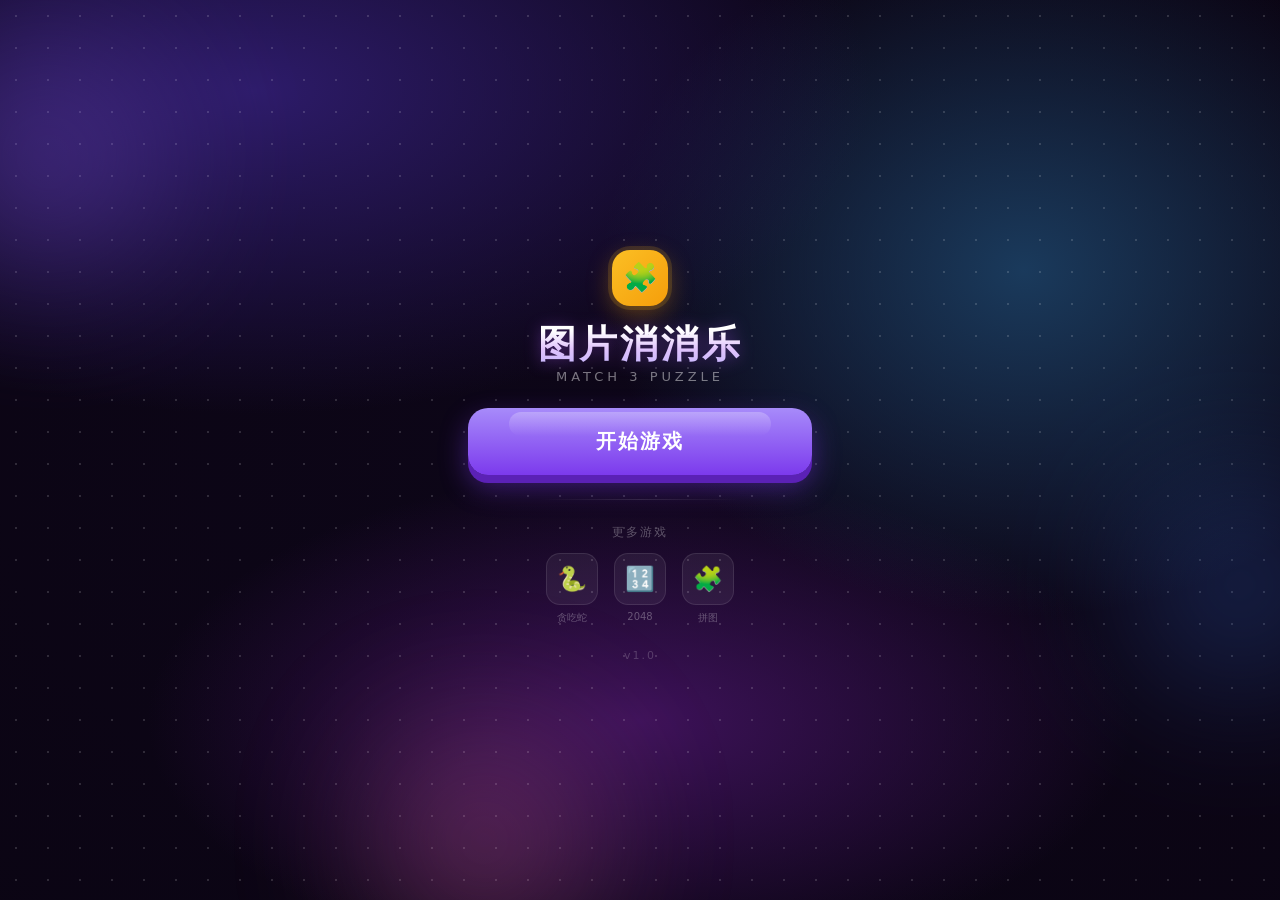
==== index.html @ 57d75180 "feat(ui): complete game UI rebuild - dark space theme, Candy Crush style level map, game HUD layout," ====
<!DOCTYPE html>
<html lang="zh-CN">
<head>
<meta charset="UTF-8">
<meta name="viewport" content="width=device-width, initial-scale=1.0, user-scalable=no, viewport-fit=cover">
<title>图片消消乐</title>
<style>
* { margin:0; padding:0; box-sizing:border-box; }

body {
  font-family: "MiSans","HarmonyOS Sans","PingFang SC",system-ui,sans-serif;
  background: #1a0a2e;
  min-height: 100dvh;
  display: flex;
  justify-content: center;
  align-items: center;
  overflow-x: hidden;
  -webkit-user-select:none; user-select:none;
  -webkit-tap-highlight-color: transparent;
}

/* ===== 星空调色背景 ===== */
.bg-stars {
  position: fixed; inset:0; z-index:0;
  background:
    radial-gradient(ellipse 80% 60% at 20% 10%, #2d1b69 0%, transparent 60%),
    radial-gradient(ellipse 60% 70% at 80% 30%, #1a3a5c 0%, transparent 55%),
    radial-gradient(ellipse 70% 50% at 50% 80%, #3d1259 0%, transparent 55%),
    radial-gradient(ellipse 100% 100% at 50% 50%, #0d0618 0%, #0a0412 100%);
}

.bg-dots {
  position: fixed; inset:0; z-index:0;
  background-image: radial-gradient(circle, rgba(255,255,255,.15) 1px, transparent 1px);
  background-size: 32px 32px;
}

/* ===== 装饰光斑 ===== */
.glow {
  position: fixed; border-radius:50%; pointer-events:none; z-index:0;
  filter: blur(80px); opacity:.35;
}
.glow-1 { width:220px; height:220px; background:#8b5cf6; top:5%; left:-60px; }
.glow-2 { width:180px; height:180px; background:#3b82f6; top:55%; right:-50px; }
.glow-3 { width:200px; height:200px; background:#f472b6; bottom:-40px; left:30%; }

/* ===== 主菜单容器 ===== */
.menu {
  position: relative; z-index:2;
  width:100%; max-width:400px;
  padding: 48px 28px 36px;
  display: flex;
  flex-direction: column;
  align-items: center;
  gap: 24px;
}

/* ===== 顶部装饰 ===== */
.menu-crown {
  width: 56px; height: 56px;
  background: linear-gradient(135deg, #fbbf24, #f59e0b);
  border-radius: 18px;
  display: flex; align-items:center; justify-content:center;
  font-size: 28px;
  box-shadow: 0 8px 24px rgba(245,158,11,.35), 0 0 0 4px rgba(251,191,36,.15);
  margin-bottom: -8px;
}

/* ===== 标题 ===== */
.title-block { text-align: center; }

.title-main {
  font-size: 38px; font-weight:900; letter-spacing: 3px;
  background: linear-gradient(180deg, #fff 20%, #e0c3fc 60%, #c4b5fd 100%);
  -webkit-background-clip: text; -webkit-text-fill-color: transparent;
  background-clip: text;
  filter: drop-shadow(0 2px 8px rgba(168,85,247,.4));
  line-height: 1.2;
}

.title-sub {
  font-size: 13px; color: rgba(255,255,255,.45);
  letter-spacing: 4px;
  margin-top: 2px;
}

/* ===== 主按钮 ===== */
.btn-play {
  width: 100%;
  padding: 20px;
  border: none; border-radius: 20px;
  font-size: 20px; font-weight:800; letter-spacing: 2px;
  color: #fff;
  background: linear-gradient(180deg, #a78bfa 0%, #7c3aed 100%);
  box-shadow:
    0 8px 0 #5b21b6,
    0 12px 28px rgba(124,58,237,.45);
  cursor: pointer;
  transition: transform .12s ease, box-shadow .12s ease;
  position: relative; top: 0;
}

.btn-play:active {
  transform: translateY(4px);
  box-shadow: 0 4px 0 #5b21b6, 0 8px 18px rgba(124,58,237,.35);
}

.btn-play::after {
  content: '';
  position: absolute; top:4px; left:12%; right:12%; height:35%;
  background: linear-gradient(180deg, rgba(255,255,255,.25), transparent);
  border-radius: 20px; pointer-events:none;
}

/* ===== 次级按钮 ===== */
.btn-secondary {
  padding: 14px 36px;
  border: 1.5px solid rgba(255,255,255,.18);
  border-radius: 50px;
  font-size: 14px; font-weight:700; letter-spacing: 1px;
  color: rgba(255,255,255,.7);
  background: rgba(255,255,255,.06);
  backdrop-filter: blur(10px);
  -webkit-backdrop-filter: blur(10px);
  cursor: pointer;
  transition: all .2s ease;
}

.btn-secondary:active {
  background: rgba(255,255,255,.14);
  color: #fff;
}

/* ===== 分隔线 ===== */
.divider {
  width: 60%; height:1px;
  background: linear-gradient(90deg, transparent, rgba(255,255,255,.12), transparent);
}

/* ===== 迷你游戏图标 ===== */
.mini-games {
  display: flex; gap: 16px;
}

.mini-icon {
  width: 52px; height: 52px;
  border-radius: 14px;
  background: rgba(255,255,255,.06);
  border: 1px solid rgba(255,255,255,.1);
  display: flex; align-items:center; justify-content:center;
  font-size: 24px;
  transition: transform .2s ease;
}

.mini-icon:active { transform: scale(.9); }

.mini-label {
  font-size: 10px; color: rgba(255,255,255,.3);
  text-align: center; margin-top: 6px;
}

/* ===== 底部 ===== */
.footer-text {
  font-size: 11px; color: rgba(255,255,255,.2);
  letter-spacing: 2px;
}
</style>
</head>
<body>

<div class="bg-stars"></div>
<div class="bg-dots"></div>
<div class="glow glow-1"></div>
<div class="glow glow-2"></div>
<div class="glow glow-3"></div>

<div class="menu">
  <div class="menu-crown">🧩</div>

  <div class="title-block">
    <div class="title-main">图片消消乐</div>
    <div class="title-sub">MATCH 3 PUZZLE</div>
  </div>

  <a href="match3.html" style="width:100%;text-decoration:none;">
    <button class="btn-play">开始游戏</button>
  </a>

  <div class="divider"></div>

  <div style="text-align:center">
    <div style="font-size:12px;color:rgba(255,255,255,.3);letter-spacing:2px;margin-bottom:12px;">更多游戏</div>
    <div class="mini-games">
      <div style="text-align:center">
        <div class="mini-icon">🐍</div>
        <div class="mini-label">贪吃蛇</div>
      </div>
      <div style="text-align:center">
        <div class="mini-icon">🔢</div>
        <div class="mini-label">2048</div>
      </div>
      <div style="text-align:center">
        <div class="mini-icon">🧩</div>
        <div class="mini-label">拼图</div>
      </div>
    </div>
  </div>

  <div class="footer-text">v1.0</div>
</div>

</body>
</html>
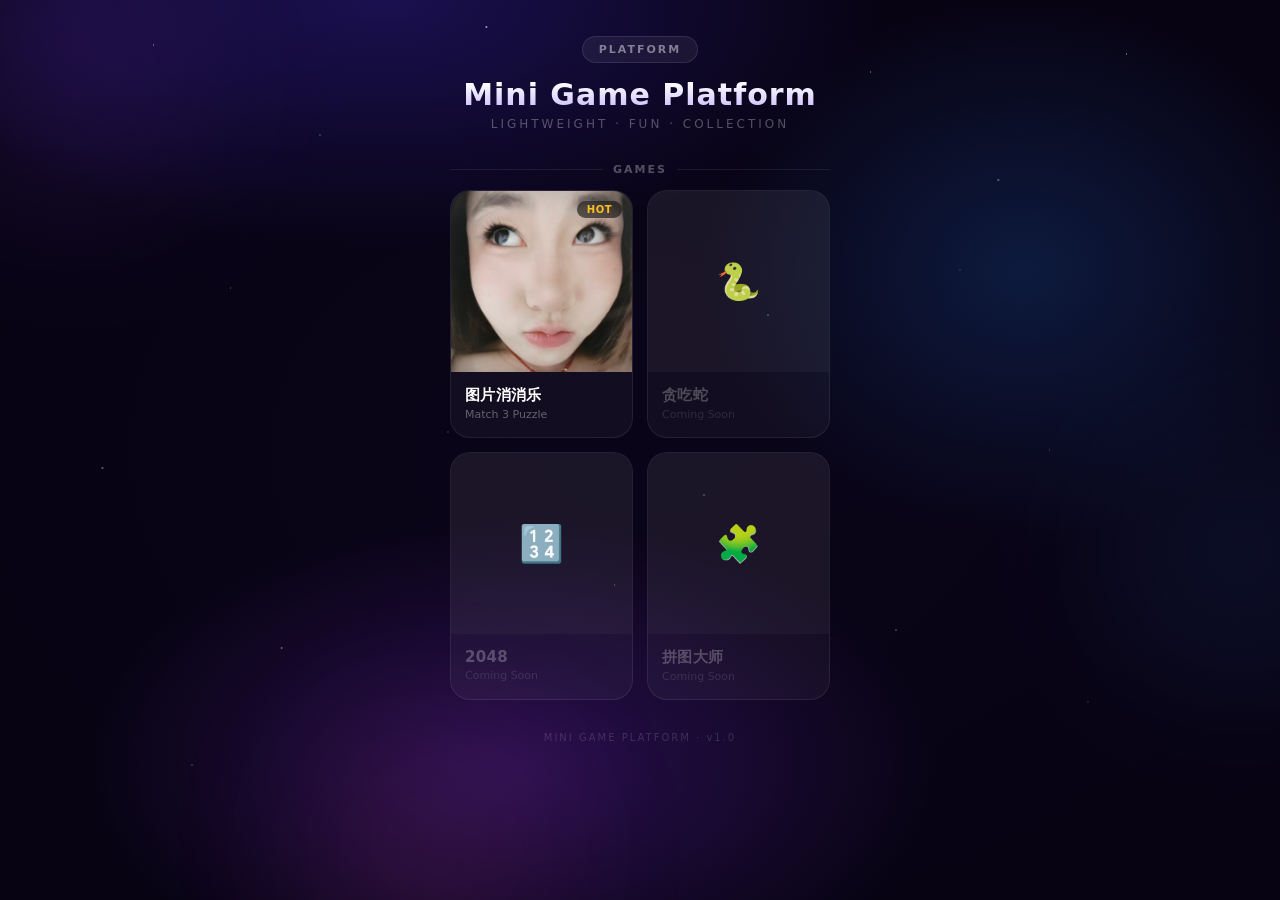
==== commit 37beff0b: "feat: rebrand lobby as Mini Game Platform, multi-game cards with HOT badge" ====
--- a/index.html
+++ b/index.html
@@ -3,210 +3,273 @@
 <head>
 <meta charset="UTF-8">
 <meta name="viewport" content="width=device-width, initial-scale=1.0, user-scalable=no, viewport-fit=cover">
-<title>图片消消乐</title>
+<title>Mini Game Platform</title>
 <style>
 * { margin:0; padding:0; box-sizing:border-box; }
 
 body {
   font-family: "MiSans","HarmonyOS Sans","PingFang SC",system-ui,sans-serif;
-  background: #1a0a2e;
+  background: #0a0614;
   min-height: 100dvh;
-  display: flex;
-  justify-content: center;
-  align-items: center;
+  display: flex; justify-content: center;
   overflow-x: hidden;
   -webkit-user-select:none; user-select:none;
   -webkit-tap-highlight-color: transparent;
 }
 
-/* ===== 星空调色背景 ===== */
+/* ---- 深空背景 ---- */
+.bg-space {
+  position: fixed; inset:0; z-index:0;
+  background:
+    radial-gradient(ellipse 70% 50% at 30% 0%, #1a1050 0%, transparent 55%),
+    radial-gradient(ellipse 50% 60% at 80% 30%, #0d1a3e 0%, transparent 50%),
+    radial-gradient(ellipse 60% 50% at 40% 85%, #2a1050 0%, transparent 55%),
+    radial-gradient(ellipse 100% 100% at 50% 50%, #0a0418 0%, #060310 100%);
+}
+
 .bg-stars {
   position: fixed; inset:0; z-index:0;
-  background:
-    radial-gradient(ellipse 80% 60% at 20% 10%, #2d1b69 0%, transparent 60%),
-    radial-gradient(ellipse 60% 70% at 80% 30%, #1a3a5c 0%, transparent 55%),
-    radial-gradient(ellipse 70% 50% at 50% 80%, #3d1259 0%, transparent 55%),
-    radial-gradient(ellipse 100% 100% at 50% 50%, #0d0618 0%, #0a0412 100%);
-}
-
-.bg-dots {
-  position: fixed; inset:0; z-index:0;
-  background-image: radial-gradient(circle, rgba(255,255,255,.15) 1px, transparent 1px);
-  background-size: 32px 32px;
-}
-
-/* ===== 装饰光斑 ===== */
-.glow {
-  position: fixed; border-radius:50%; pointer-events:none; z-index:0;
-  filter: blur(80px); opacity:.35;
-}
-.glow-1 { width:220px; height:220px; background:#8b5cf6; top:5%; left:-60px; }
-.glow-2 { width:180px; height:180px; background:#3b82f6; top:55%; right:-50px; }
-.glow-3 { width:200px; height:200px; background:#f472b6; bottom:-40px; left:30%; }
-
-/* ===== 主菜单容器 ===== */
-.menu {
+  background-image:
+    radial-gradient(1px 1px at 12% 5%, rgba(255,255,255,.7), transparent),
+    radial-gradient(1px 1px at 25% 15%, rgba(255,255,255,.5), transparent),
+    radial-gradient(1.5px 1.5px at 38% 3%, rgba(255,255,255,.8), transparent),
+    radial-gradient(1px 1px at 52% 10%, rgba(255,255,255,.4), transparent),
+    radial-gradient(1px 1px at 68% 8%, rgba(255,255,255,.6), transparent),
+    radial-gradient(1.5px 1.5px at 78% 20%, rgba(255,255,255,.5), transparent),
+    radial-gradient(1px 1px at 88% 6%, rgba(255,255,255,.7), transparent),
+    radial-gradient(1px 1px at 18% 32%, rgba(255,255,255,.4), transparent),
+    radial-gradient(1px 1px at 45% 28%, rgba(255,255,255,.5), transparent),
+    radial-gradient(1px 1px at 60% 35%, rgba(255,255,255,.6), transparent),
+    radial-gradient(1px 1px at 75% 30%, rgba(255,255,255,.3), transparent),
+    radial-gradient(1.5px 1.5px at 8% 52%, rgba(255,255,255,.5), transparent),
+    radial-gradient(1px 1px at 35% 48%, rgba(255,255,255,.4), transparent),
+    radial-gradient(1px 1px at 55% 55%, rgba(255,255,255,.6), transparent),
+    radial-gradient(1px 1px at 82% 50%, rgba(255,255,255,.3), transparent),
+    radial-gradient(1.5px 1.5px at 22% 72%, rgba(255,255,255,.5), transparent),
+    radial-gradient(1px 1px at 48% 65%, rgba(255,255,255,.4), transparent),
+    radial-gradient(1px 1px at 70% 70%, rgba(255,255,255,.6), transparent),
+    radial-gradient(1px 1px at 85% 78%, rgba(255,255,255,.3), transparent),
+    radial-gradient(1px 1px at 15% 85%, rgba(255,255,255,.5), transparent);
+}
+
+.glow-orb {
+  position: fixed; border-radius:50%; pointer-events:none; z-index:0; filter:blur(90px);
+}
+.glow-orb.purple { width:260px; height:260px; background:#7c3aed; opacity:.2; top:-80px; left:-60px; }
+.glow-orb.blue   { width:200px; height:200px; background:#3b82f6; opacity:.16; top:50%; right:-60px; }
+.glow-orb.pink   { width:220px; height:220px; background:#ec4899; opacity:.14; bottom:-60px; left:25%; }
+
+/* =============================================================
+   PLATFORM LOBBY
+   ============================================================= */
+.lobby {
   position: relative; z-index:2;
-  width:100%; max-width:400px;
-  padding: 48px 28px 36px;
-  display: flex;
-  flex-direction: column;
-  align-items: center;
-  gap: 24px;
-}
-
-/* ===== 顶部装饰 ===== */
-.menu-crown {
-  width: 56px; height: 56px;
-  background: linear-gradient(135deg, #fbbf24, #f59e0b);
-  border-radius: 18px;
-  display: flex; align-items:center; justify-content:center;
-  font-size: 28px;
-  box-shadow: 0 8px 24px rgba(245,158,11,.35), 0 0 0 4px rgba(251,191,36,.15);
-  margin-bottom: -8px;
-}
-
-/* ===== 标题 ===== */
-.title-block { text-align: center; }
-
-.title-main {
-  font-size: 38px; font-weight:900; letter-spacing: 3px;
-  background: linear-gradient(180deg, #fff 20%, #e0c3fc 60%, #c4b5fd 100%);
-  -webkit-background-clip: text; -webkit-text-fill-color: transparent;
-  background-clip: text;
-  filter: drop-shadow(0 2px 8px rgba(168,85,247,.4));
-  line-height: 1.2;
-}
-
-.title-sub {
-  font-size: 13px; color: rgba(255,255,255,.45);
-  letter-spacing: 4px;
-  margin-top: 2px;
-}
-
-/* ===== 主按钮 ===== */
-.btn-play {
-  width: 100%;
-  padding: 20px;
-  border: none; border-radius: 20px;
-  font-size: 20px; font-weight:800; letter-spacing: 2px;
-  color: #fff;
-  background: linear-gradient(180deg, #a78bfa 0%, #7c3aed 100%);
-  box-shadow:
-    0 8px 0 #5b21b6,
-    0 12px 28px rgba(124,58,237,.45);
-  cursor: pointer;
-  transition: transform .12s ease, box-shadow .12s ease;
-  position: relative; top: 0;
-}
-
-.btn-play:active {
-  transform: translateY(4px);
-  box-shadow: 0 4px 0 #5b21b6, 0 8px 18px rgba(124,58,237,.35);
-}
-
-.btn-play::after {
-  content: '';
-  position: absolute; top:4px; left:12%; right:12%; height:35%;
-  background: linear-gradient(180deg, rgba(255,255,255,.25), transparent);
-  border-radius: 20px; pointer-events:none;
-}
-
-/* ===== 次级按钮 ===== */
-.btn-secondary {
-  padding: 14px 36px;
-  border: 1.5px solid rgba(255,255,255,.18);
+  width: 100%; max-width: 420px;
+  padding: 36px 20px 28px;
+}
+
+/* ---- 平台头部 ---- */
+.platform-header {
+  text-align: center;
+  margin-bottom: 32px;
+}
+
+.platform-badge {
+  display: inline-flex; align-items:center; gap:6px;
+  padding: 6px 16px;
   border-radius: 50px;
-  font-size: 14px; font-weight:700; letter-spacing: 1px;
-  color: rgba(255,255,255,.7);
-  background: rgba(255,255,255,.06);
-  backdrop-filter: blur(10px);
-  -webkit-backdrop-filter: blur(10px);
-  cursor: pointer;
-  transition: all .2s ease;
-}
-
-.btn-secondary:active {
-  background: rgba(255,255,255,.14);
-  color: #fff;
-}
-
-/* ===== 分隔线 ===== */
-.divider {
-  width: 60%; height:1px;
-  background: linear-gradient(90deg, transparent, rgba(255,255,255,.12), transparent);
-}
-
-/* ===== 迷你游戏图标 ===== */
-.mini-games {
-  display: flex; gap: 16px;
-}
-
-.mini-icon {
-  width: 52px; height: 52px;
-  border-radius: 14px;
   background: rgba(255,255,255,.06);
   border: 1px solid rgba(255,255,255,.1);
+  font-size: 11px; font-weight:700; letter-spacing:2px;
+  color: rgba(255,255,255,.45);
+  margin-bottom: 14px;
+  text-transform: uppercase;
+}
+
+.platform-name {
+  font-size: 30px; font-weight:900; letter-spacing: 1px;
+  background: linear-gradient(180deg, #fff 15%, #c4b5fd 100%);
+  -webkit-background-clip:text; -webkit-text-fill-color:transparent;
+  background-clip:text;
+  line-height: 1.2;
+}
+
+.platform-tagline {
+  font-size: 12px; color: rgba(255,255,255,.3);
+  letter-spacing: 3px; margin-top: 4px;
+}
+
+/* ---- 分区标题 ---- */
+.section-head {
+  display: flex; align-items:center; gap:10px;
+  margin-bottom: 14px;
+}
+
+.section-head .line {
+  flex:1; height:1px;
+  background: rgba(255,255,255,.08);
+}
+
+.section-head .label {
+  font-size: 11px; font-weight:700; letter-spacing:2px;
+  color: rgba(255,255,255,.3);
+  text-transform: uppercase;
+}
+
+/* ---- 游戏卡片网格 ---- */
+.games-row {
+  display: grid;
+  grid-template-columns: 1fr 1fr;
+  gap: 14px;
+  margin-bottom: 28px;
+}
+
+/* 游戏卡片 */
+.game-card {
+  background: rgba(255,255,255,.04);
+  border: 1px solid rgba(255,255,255,.08);
+  border-radius: 20px;
+  overflow: hidden;
+  cursor: pointer;
+  text-decoration: none;
+  transition: transform .2s ease, border-color .2s ease, box-shadow .2s ease;
+  -webkit-tap-highlight-color: transparent;
+}
+.game-card:active {
+  transform: scale(.95);
+  border-color: rgba(168,85,247,.4);
+  box-shadow: 0 0 24px rgba(139,92,246,.15);
+}
+
+.game-card .card-cover {
+  aspect-ratio: 1;
+  overflow: hidden;
+  position: relative;
+}
+
+.game-card .card-cover img {
+  width: 100%; height: 100%;
+  object-fit: cover; display:block;
+}
+
+.game-card .card-cover .card-badge {
+  position: absolute; top:10px; right:10px;
+  padding: 3px 10px;
+  border-radius: 50px;
+  background: rgba(0,0,0,.55);
+  backdrop-filter: blur(8px);
+  font-size: 10px; font-weight:700;
+  color: #fbbf24;
+  letter-spacing: .5px;
+}
+
+.game-card .card-info {
+  padding: 14px 14px 16px;
+}
+
+.game-card .card-name {
+  font-size: 15px; font-weight:800;
+  color: #fff;
+  letter-spacing: .3px;
+}
+
+.game-card .card-meta {
+  font-size: 11px; color: rgba(255,255,255,.35);
+  margin-top: 3px;
+}
+
+/* 占位卡片 */
+.game-card.placeholder {
+  cursor: default;
+}
+.game-card.placeholder:active {
+  transform: none;
+  border-color: rgba(255,255,255,.08);
+  box-shadow: none;
+}
+.game-card.placeholder .card-cover {
+  background: rgba(255,255,255,.03);
   display: flex; align-items:center; justify-content:center;
-  font-size: 24px;
-  transition: transform .2s ease;
-}
-
-.mini-icon:active { transform: scale(.9); }
-
-.mini-label {
-  font-size: 10px; color: rgba(255,255,255,.3);
-  text-align: center; margin-top: 6px;
-}
-
-/* ===== 底部 ===== */
-.footer-text {
-  font-size: 11px; color: rgba(255,255,255,.2);
+  font-size: 36px;
+}
+.game-card.placeholder .card-name { color: rgba(255,255,255,.25); }
+.game-card.placeholder .card-meta { color: rgba(255,255,255,.12); }
+
+/* ---- 底部 ---- */
+.lobby-footer {
+  text-align: center;
+  padding-top: 4px;
+}
+.lobby-footer .ver {
+  font-size: 10px; color: rgba(255,255,255,.15);
   letter-spacing: 2px;
 }
 </style>
 </head>
 <body>
 
+<div class="bg-space"></div>
 <div class="bg-stars"></div>
-<div class="bg-dots"></div>
-<div class="glow glow-1"></div>
-<div class="glow glow-2"></div>
-<div class="glow glow-3"></div>
-
-<div class="menu">
-  <div class="menu-crown">🧩</div>
-
-  <div class="title-block">
-    <div class="title-main">图片消消乐</div>
-    <div class="title-sub">MATCH 3 PUZZLE</div>
-  </div>
-
-  <a href="match3.html" style="width:100%;text-decoration:none;">
-    <button class="btn-play">开始游戏</button>
-  </a>
-
-  <div class="divider"></div>
-
-  <div style="text-align:center">
-    <div style="font-size:12px;color:rgba(255,255,255,.3);letter-spacing:2px;margin-bottom:12px;">更多游戏</div>
-    <div class="mini-games">
-      <div style="text-align:center">
-        <div class="mini-icon">🐍</div>
-        <div class="mini-label">贪吃蛇</div>
-      </div>
-      <div style="text-align:center">
-        <div class="mini-icon">🔢</div>
-        <div class="mini-label">2048</div>
-      </div>
-      <div style="text-align:center">
-        <div class="mini-icon">🧩</div>
-        <div class="mini-label">拼图</div>
+<div class="glow-orb purple"></div>
+<div class="glow-orb blue"></div>
+<div class="glow-orb pink"></div>
+
+<div class="lobby">
+
+  <!-- 平台头部 -->
+  <div class="platform-header">
+    <div class="platform-badge">PLATFORM</div>
+    <div class="platform-name">Mini Game Platform</div>
+    <div class="platform-tagline">LIGHTWEIGHT · FUN · COLLECTION</div>
+  </div>
+
+  <!-- 游戏列表 -->
+  <div class="section-head">
+    <div class="line"></div>
+    <div class="label">GAMES</div>
+    <div class="line"></div>
+  </div>
+
+  <div class="games-row">
+    <a class="game-card" href="match3.html">
+      <div class="card-cover">
+        <img src="test1.jpg" alt="Match 3" draggable="false">
+        <div class="card-badge">HOT</div>
+      </div>
+      <div class="card-info">
+        <div class="card-name">图片消消乐</div>
+        <div class="card-meta">Match 3 Puzzle</div>
+      </div>
+    </a>
+
+    <div class="game-card placeholder">
+      <div class="card-cover">🐍</div>
+      <div class="card-info">
+        <div class="card-name">贪吃蛇</div>
+        <div class="card-meta">Coming Soon</div>
       </div>
     </div>
-  </div>
-
-  <div class="footer-text">v1.0</div>
+
+    <div class="game-card placeholder">
+      <div class="card-cover">🔢</div>
+      <div class="card-info">
+        <div class="card-name">2048</div>
+        <div class="card-meta">Coming Soon</div>
+      </div>
+    </div>
+
+    <div class="game-card placeholder">
+      <div class="card-cover">🧩</div>
+      <div class="card-info">
+        <div class="card-name">拼图大师</div>
+        <div class="card-meta">Coming Soon</div>
+      </div>
+    </div>
+  </div>
+
+  <div class="lobby-footer">
+    <div class="ver">MINI GAME PLATFORM · v1.0</div>
+  </div>
 </div>
 
 </body>
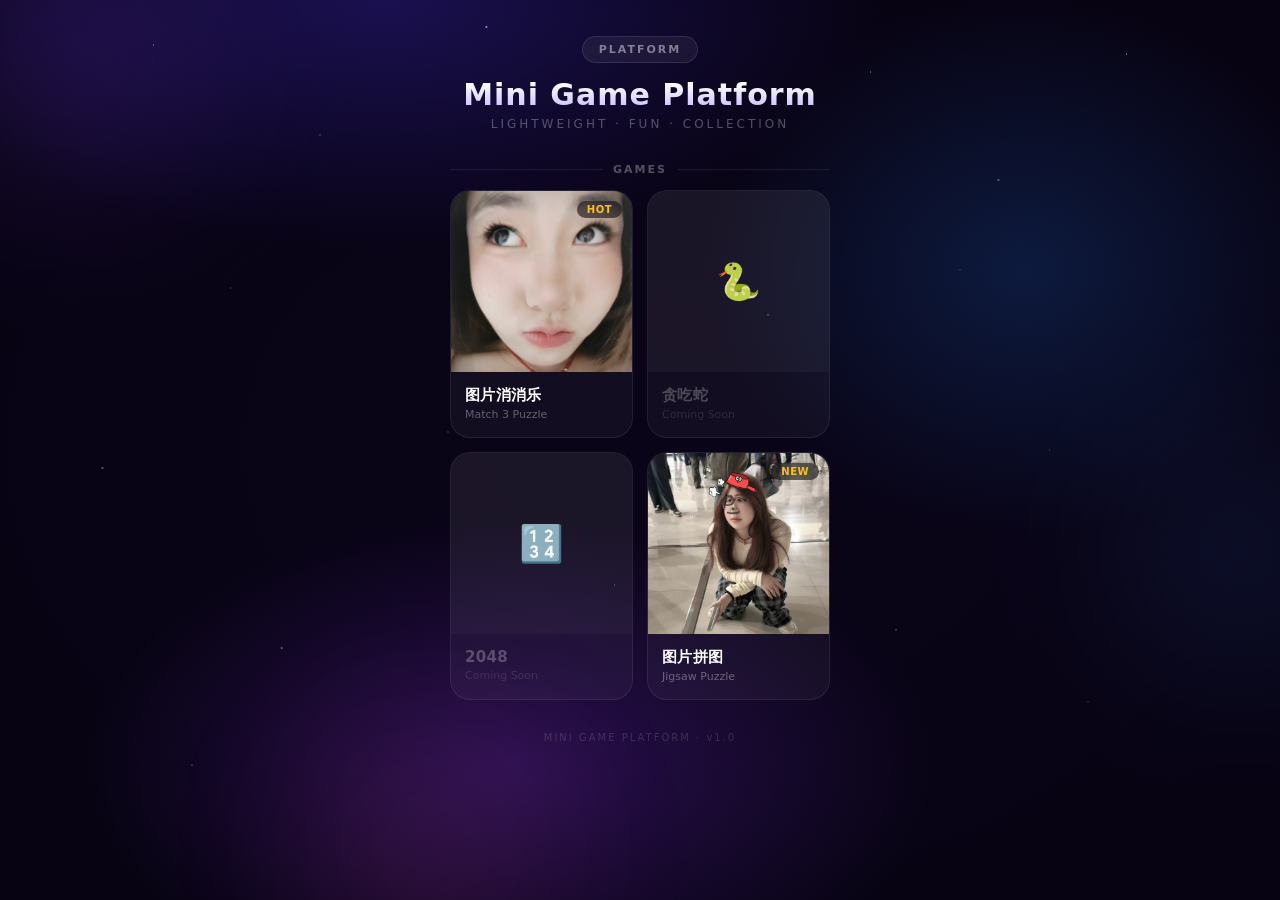
==== commit 5230c5ff: "feat(puzzle): Phase 1 - UI layout, level select, difficulty modal, game shell, shared platform.css" ====
--- a/index.html
+++ b/index.html
@@ -258,13 +258,16 @@
       </div>
     </div>
 
-    <div class="game-card placeholder">
-      <div class="card-cover">🧩</div>
-      <div class="card-info">
-        <div class="card-name">拼图大师</div>
-        <div class="card-meta">Coming Soon</div>
-      </div>
-    </div>
+    <a class="game-card" href="games/puzzle/index.html">
+      <div class="card-cover">
+        <img src="test3.jpg" alt="Jigsaw" draggable="false">
+        <div class="card-badge">NEW</div>
+      </div>
+      <div class="card-info">
+        <div class="card-name">图片拼图</div>
+        <div class="card-meta">Jigsaw Puzzle</div>
+      </div>
+    </a>
   </div>
 
   <div class="lobby-footer">
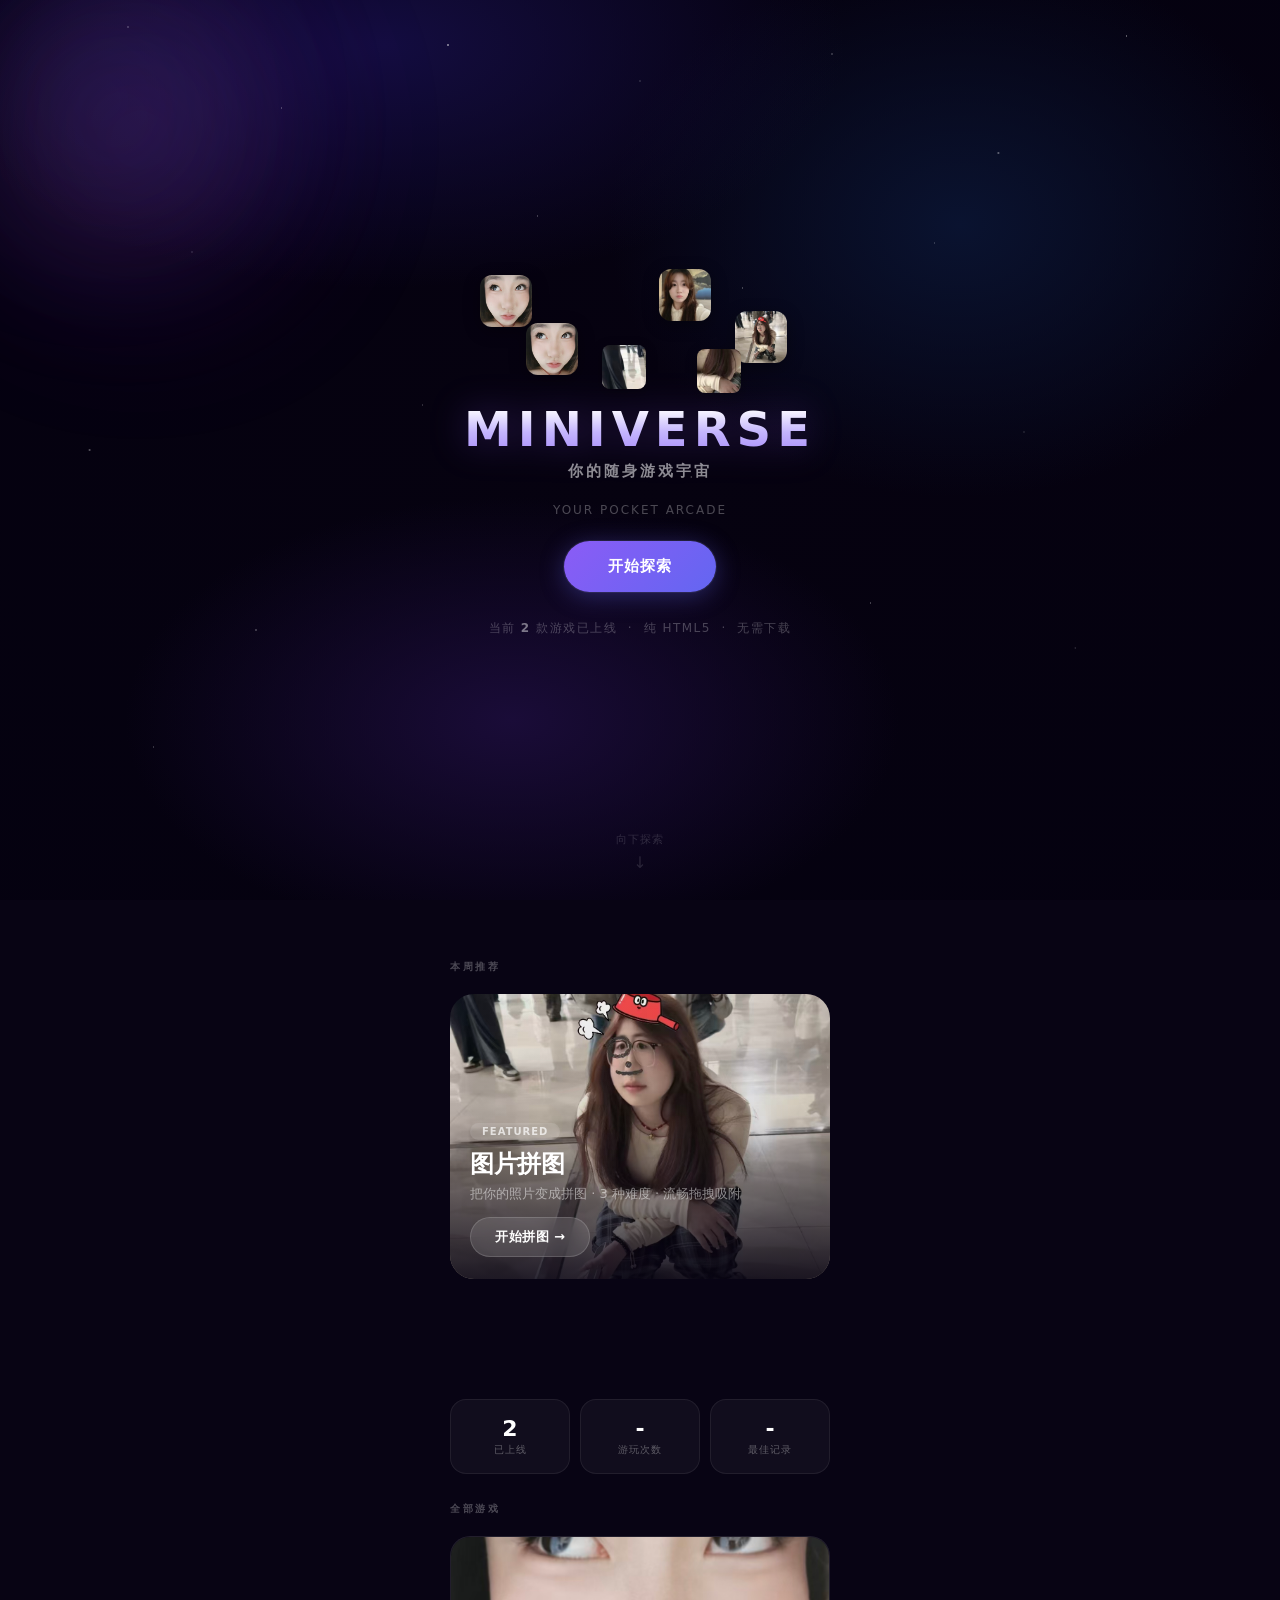
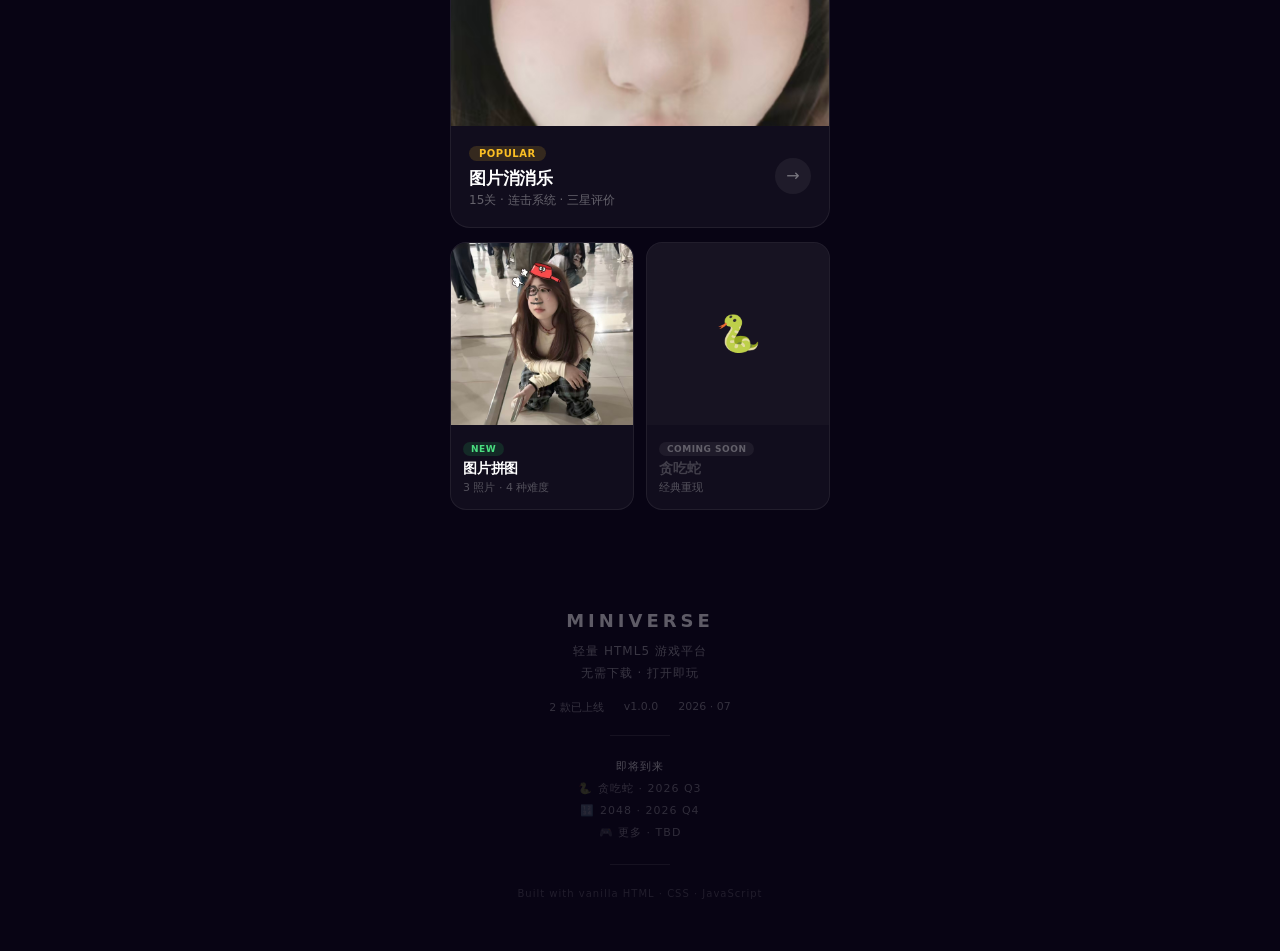
==== commit 4961216e: "feat(homepage): MiniVerse redesign - Hero with floating game elements, featured poster, collection w" ====
--- a/index.html
+++ b/index.html
@@ -3,277 +3,730 @@
 <head>
 <meta charset="UTF-8">
 <meta name="viewport" content="width=device-width, initial-scale=1.0, user-scalable=no, viewport-fit=cover">
-<title>Mini Game Platform</title>
+<title>MiniVerse - 你的随身游戏宇宙</title>
 <style>
+/* ================================================================
+   MINIVERSE — Design System
+   ================================================================ */
+:root {
+  --font-display: "MiSans","HarmonyOS Sans","PingFang SC",system-ui,sans-serif;
+  --bg-deep: #080414;
+  --text-primary: #fff;
+  --text-dim: rgba(255,255,255,.42);
+  --text-faint: rgba(255,255,255,.22);
+  --glass-bg: rgba(255,255,255,.04);
+  --glass-border: rgba(255,255,255,.07);
+  --accent: #a78bfa;
+  --accent-glow: rgba(139,92,246,.35);
+  --gold: #fbbf24;
+  --radius-sm: 12px;
+  --radius-md: 16px;
+  --radius-lg: 20px;
+  --radius-xl: 24px;
+  --ease-out: cubic-bezier(.16,1,.3,1);
+}
+
 * { margin:0; padding:0; box-sizing:border-box; }
 
+html { scroll-behavior: smooth; }
+
 body {
-  font-family: "MiSans","HarmonyOS Sans","PingFang SC",system-ui,sans-serif;
-  background: #0a0614;
-  min-height: 100dvh;
-  display: flex; justify-content: center;
+  font-family: var(--font-display);
+  background: var(--bg-deep);
+  color: var(--text-primary);
   overflow-x: hidden;
   -webkit-user-select:none; user-select:none;
   -webkit-tap-highlight-color: transparent;
 }
 
-/* ---- 深空背景 ---- */
+/* ---- 背景系统 ---- */
+.bg-layer {
+  position: fixed; inset:0; z-index:0; pointer-events:none;
+}
+
 .bg-space {
-  position: fixed; inset:0; z-index:0;
   background:
-    radial-gradient(ellipse 70% 50% at 30% 0%, #1a1050 0%, transparent 55%),
-    radial-gradient(ellipse 50% 60% at 80% 30%, #0d1a3e 0%, transparent 50%),
-    radial-gradient(ellipse 60% 50% at 40% 85%, #2a1050 0%, transparent 55%),
-    radial-gradient(ellipse 100% 100% at 50% 50%, #0a0418 0%, #060310 100%);
+    radial-gradient(ellipse 60% 45% at 30% 5%, #140d40 0%, transparent 60%),
+    radial-gradient(ellipse 50% 55% at 75% 25%, #0a1330 0%, transparent 55%),
+    radial-gradient(ellipse 55% 45% at 40% 80%, #1a0c38 0%, transparent 55%),
+    radial-gradient(ellipse 100% 100% at 50% 50%, #060210 0%, #040110 100%);
 }
 
 .bg-stars {
-  position: fixed; inset:0; z-index:0;
   background-image:
-    radial-gradient(1px 1px at 12% 5%, rgba(255,255,255,.7), transparent),
-    radial-gradient(1px 1px at 25% 15%, rgba(255,255,255,.5), transparent),
-    radial-gradient(1.5px 1.5px at 38% 3%, rgba(255,255,255,.8), transparent),
-    radial-gradient(1px 1px at 52% 10%, rgba(255,255,255,.4), transparent),
-    radial-gradient(1px 1px at 68% 8%, rgba(255,255,255,.6), transparent),
-    radial-gradient(1.5px 1.5px at 78% 20%, rgba(255,255,255,.5), transparent),
-    radial-gradient(1px 1px at 88% 6%, rgba(255,255,255,.7), transparent),
-    radial-gradient(1px 1px at 18% 32%, rgba(255,255,255,.4), transparent),
-    radial-gradient(1px 1px at 45% 28%, rgba(255,255,255,.5), transparent),
-    radial-gradient(1px 1px at 60% 35%, rgba(255,255,255,.6), transparent),
-    radial-gradient(1px 1px at 75% 30%, rgba(255,255,255,.3), transparent),
-    radial-gradient(1.5px 1.5px at 8% 52%, rgba(255,255,255,.5), transparent),
-    radial-gradient(1px 1px at 35% 48%, rgba(255,255,255,.4), transparent),
-    radial-gradient(1px 1px at 55% 55%, rgba(255,255,255,.6), transparent),
-    radial-gradient(1px 1px at 82% 50%, rgba(255,255,255,.3), transparent),
-    radial-gradient(1.5px 1.5px at 22% 72%, rgba(255,255,255,.5), transparent),
-    radial-gradient(1px 1px at 48% 65%, rgba(255,255,255,.4), transparent),
-    radial-gradient(1px 1px at 70% 70%, rgba(255,255,255,.6), transparent),
-    radial-gradient(1px 1px at 85% 78%, rgba(255,255,255,.3), transparent),
-    radial-gradient(1px 1px at 15% 85%, rgba(255,255,255,.5), transparent);
-}
-
-.glow-orb {
-  position: fixed; border-radius:50%; pointer-events:none; z-index:0; filter:blur(90px);
-}
-.glow-orb.purple { width:260px; height:260px; background:#7c3aed; opacity:.2; top:-80px; left:-60px; }
-.glow-orb.blue   { width:200px; height:200px; background:#3b82f6; opacity:.16; top:50%; right:-60px; }
-.glow-orb.pink   { width:220px; height:220px; background:#ec4899; opacity:.14; bottom:-60px; left:25%; }
+    radial-gradient(1px 1px at 10% 3%, rgba(255,255,255,.7), transparent),
+    radial-gradient(1px 1px at 22% 12%, rgba(255,255,255,.5), transparent),
+    radial-gradient(1.5px 1.5px at 35% 5%, rgba(255,255,255,.8), transparent),
+    radial-gradient(1px 1px at 50% 9%, rgba(255,255,255,.4), transparent),
+    radial-gradient(1px 1px at 65% 6%, rgba(255,255,255,.6), transparent),
+    radial-gradient(1.5px 1.5px at 78% 17%, rgba(255,255,255,.5), transparent),
+    radial-gradient(1px 1px at 88% 4%, rgba(255,255,255,.7), transparent),
+    radial-gradient(1px 1px at 15% 28%, rgba(255,255,255,.35), transparent),
+    radial-gradient(1px 1px at 42% 24%, rgba(255,255,255,.45), transparent),
+    radial-gradient(1px 1px at 58% 32%, rgba(255,255,255,.5), transparent),
+    radial-gradient(1px 1px at 73% 27%, rgba(255,255,255,.35), transparent),
+    radial-gradient(1.5px 1.5px at 7% 50%, rgba(255,255,255,.45), transparent),
+    radial-gradient(1px 1px at 33% 45%, rgba(255,255,255,.35), transparent),
+    radial-gradient(1px 1px at 54% 53%, rgba(255,255,255,.5), transparent),
+    radial-gradient(1px 1px at 80% 48%, rgba(255,255,255,.3), transparent),
+    radial-gradient(1.5px 1.5px at 20% 70%, rgba(255,255,255,.4), transparent),
+    radial-gradient(1px 1px at 46% 63%, rgba(255,255,255,.35), transparent),
+    radial-gradient(1px 1px at 68% 67%, rgba(255,255,255,.5), transparent),
+    radial-gradient(1px 1px at 84% 72%, rgba(255,255,255,.3), transparent),
+    radial-gradient(1px 1px at 12% 83%, rgba(255,255,255,.4), transparent);
+}
+
+/* 光球漂浮 */
+.orb {
+  position: fixed; border-radius:50%; filter:blur(96px); z-index:0; pointer-events:none;
+}
+.orb-1 { width:280px; height:280px; background:#7c3aed; opacity:.18; animation:float1 16s ease-in-out infinite; }
+.orb-2 { width:200px; height:200px; background:#3b82f6; opacity:.14; animation:float2 20s ease-in-out infinite; }
+.orb-3 { width:240px; height:240px; background:#ec4899; opacity:.12; animation:float3 22s ease-in-out infinite; }
+
+@keyframes float1 {
+  0%,100%{ top:-10%; left:5%; }
+  25%{ top:15%; left:12%; }
+  50%{ top:55%; left:0%; }
+  75%{ top:35%; left:-8%; }
+}
+@keyframes float2 {
+  0%,100%{ top:50%; right:-3%; }
+  33%{ top:25%; right:8%; }
+  66%{ top:70%; right:-10%; }
+}
+@keyframes float3 {
+  0%,100%{ bottom:-8%; left:25%; }
+  50%{ bottom:20%; left:35%; }
+}
 
 /* =============================================================
-   PLATFORM LOBBY
+   HERO
    ============================================================= */
-.lobby {
+.hero {
   position: relative; z-index:2;
-  width: 100%; max-width: 420px;
-  padding: 36px 20px 28px;
-}
-
-/* ---- 平台头部 ---- */
-.platform-header {
+  min-height: 100dvh;
+  display: flex; flex-direction:column;
+  align-items:center; justify-content:center;
+  padding: 40px 20px;
   text-align: center;
-  margin-bottom: 32px;
-}
-
-.platform-badge {
-  display: inline-flex; align-items:center; gap:6px;
-  padding: 6px 16px;
-  border-radius: 50px;
-  background: rgba(255,255,255,.06);
-  border: 1px solid rgba(255,255,255,.1);
-  font-size: 11px; font-weight:700; letter-spacing:2px;
-  color: rgba(255,255,255,.45);
-  margin-bottom: 14px;
-  text-transform: uppercase;
-}
-
-.platform-name {
-  font-size: 30px; font-weight:900; letter-spacing: 1px;
-  background: linear-gradient(180deg, #fff 15%, #c4b5fd 100%);
+}
+
+/* 浮动游戏元素 */
+.float-blocks { position:relative; width:100%; max-width:380px; height:120px; margin-bottom:20px; }
+
+.floating-block {
+  position: absolute;
+  width: 52px; height: 52px;
+  border-radius: 12px;
+  background-size: cover; background-position:center;
+  box-shadow: 0 4px 16px rgba(0,0,0,.35);
+  animation: blockFloat var(--dur) ease-in-out infinite;
+  animation-delay: var(--delay);
+}
+
+@keyframes blockFloat {
+  0%,100%{ transform: translateY(0) rotate(var(--rot)); }
+  50%{ transform: translateY(-14px) rotate(calc(var(--rot) + 3deg)); }
+}
+
+.floating-piece {
+  position: absolute;
+  width: 44px; height: 44px;
+  border-radius: 8px;
+  background-size: 176px 176px;
+  box-shadow: 0 3px 12px rgba(0,0,0,.3);
+  animation: pieceFloat var(--dur) ease-in-out infinite;
+  animation-delay: var(--delay);
+}
+
+@keyframes pieceFloat {
+  0%,100%{ transform: translateY(0) rotate(var(--rot)); }
+  50%{ transform: translateY(-10px) rotate(calc(var(--rot) - 4deg)); }
+}
+
+/* 标题 */
+.hero-brand {
+  margin-bottom: 12px;
+}
+
+.hero-logo {
+  font-size: 48px; font-weight:900; letter-spacing:6px;
+  background: linear-gradient(180deg, #fff 8%, #c4b5fd 55%, #a78bfa 100%);
   -webkit-background-clip:text; -webkit-text-fill-color:transparent;
   background-clip:text;
-  line-height: 1.2;
-}
-
-.platform-tagline {
-  font-size: 12px; color: rgba(255,255,255,.3);
-  letter-spacing: 3px; margin-top: 4px;
-}
-
-/* ---- 分区标题 ---- */
-.section-head {
-  display: flex; align-items:center; gap:10px;
-  margin-bottom: 14px;
-}
-
-.section-head .line {
-  flex:1; height:1px;
-  background: rgba(255,255,255,.08);
-}
-
-.section-head .label {
-  font-size: 11px; font-weight:700; letter-spacing:2px;
-  color: rgba(255,255,255,.3);
-  text-transform: uppercase;
-}
-
-/* ---- 游戏卡片网格 ---- */
-.games-row {
-  display: grid;
-  grid-template-columns: 1fr 1fr;
-  gap: 14px;
-  margin-bottom: 28px;
-}
-
-/* 游戏卡片 */
-.game-card {
-  background: rgba(255,255,255,.04);
-  border: 1px solid rgba(255,255,255,.08);
-  border-radius: 20px;
+  filter: drop-shadow(0 0 18px rgba(139,92,246,.3));
+  line-height: 1.1;
+}
+
+.hero-slogan {
+  font-size: 15px; font-weight:600; color: rgba(255,255,255,.55);
+  letter-spacing: 3px; margin-top: 6px;
+}
+
+.hero-sub {
+  font-size: 12px; color: rgba(255,255,255,.28);
+  letter-spacing: 2px; margin-top: 10px;
+}
+
+/* CTA */
+.hero-cta {
+  display: inline-block;
+  padding: 16px 44px;
+  border-radius: 50px;
+  font-size: 15px; font-weight:800; letter-spacing:1px;
+  color: #fff; text-decoration:none;
+  background: linear-gradient(135deg, #8b5cf6, #6366f1);
+  box-shadow: 0 4px 24px rgba(99,102,241,.35), 0 0 0 1px rgba(255,255,255,.08);
+  transition: transform .2s var(--ease-out), box-shadow .2s var(--ease-out);
+  margin-top: 24px;
+}
+.hero-cta:hover { transform: scale(1.03); box-shadow: 0 6px 32px rgba(99,102,241,.45); }
+.hero-cta:active { transform: scale(.96); }
+
+.hero-stat {
+  margin-top: 28px;
+  font-size: 12px; color: rgba(255,255,255,.25);
+  letter-spacing: 1.5px;
+}
+.hero-stat strong { color: rgba(255,255,255,.45); }
+
+/* 向下提示 */
+.scroll-hint {
+  position: absolute; bottom: 28px; left:50%; transform:translateX(-50%);
+  display: flex; flex-direction:column; align-items:center; gap:6px;
+  opacity: .5; animation: hintBounce 2s ease-in-out infinite;
+}
+.scroll-hint span { font-size: 11px; color: rgba(255,255,255,.3); letter-spacing:1px; }
+.scroll-hint .arrow { font-size: 16px; color: rgba(255,255,255,.25); }
+
+@keyframes hintBounce {
+  0%,100%{ transform:translateX(-50%) translateY(0); }
+  50%{ transform:translateX(-50%) translateY(-6px); }
+}
+
+/* =============================================================
+   SECTION COMMONS
+   ============================================================= */
+.section {
+  position: relative; z-index:2;
+  max-width: 420px; margin: 0 auto;
+  padding: 60px 20px;
+}
+
+.section-label {
+  font-size: 10px; font-weight:700; letter-spacing:2.5px;
+  color: rgba(255,255,255,.28); text-transform:uppercase;
+  margin-bottom: 20px;
+}
+
+/* Scroll reveal */
+.reveal {
+  opacity: 0; transform: translateY(32px);
+  transition: opacity .7s var(--ease-out), transform .7s var(--ease-out);
+}
+.reveal.visible { opacity:1; transform:translateY(0); }
+
+/* =============================================================
+   FEATURED
+   ============================================================= */
+.featured-card {
+  position: relative;
+  border-radius: var(--radius-xl);
   overflow: hidden;
   cursor: pointer;
   text-decoration: none;
-  transition: transform .2s ease, border-color .2s ease, box-shadow .2s ease;
-  -webkit-tap-highlight-color: transparent;
-}
-.game-card:active {
-  transform: scale(.95);
-  border-color: rgba(168,85,247,.4);
-  box-shadow: 0 0 24px rgba(139,92,246,.15);
-}
-
-.game-card .card-cover {
+  display: block;
+}
+
+.featured-card .fc-bg {
+  width:100%; aspect-ratio: 4/3; object-fit:cover; display:block;
+  transition: transform .5s var(--ease-out);
+}
+.featured-card:hover .fc-bg { transform: scale(1.04); }
+
+.featured-card .fc-gradient {
+  position: absolute; inset:0;
+  background: linear-gradient(0deg, rgba(8,4,20,.85) 0%, rgba(8,4,20,.15) 55%, rgba(8,4,20,.05) 100%);
+  pointer-events:none;
+}
+
+.featured-card .fc-content {
+  position: absolute; bottom:0; left:0; right:0;
+  padding: 24px 20px 22px;
+}
+
+.featured-card .fc-tag {
+  display: inline-block; padding: 3px 12px;
+  border-radius:50px; font-size:10px; font-weight:700; letter-spacing:1px;
+  background: rgba(255,255,255,.12); color: rgba(255,255,255,.7);
+  margin-bottom: 8px;
+}
+
+.featured-card .fc-title {
+  font-size: 24px; font-weight:900; color:#fff; letter-spacing:-.3px;
+}
+
+.featured-card .fc-desc {
+  font-size: 13px; color: rgba(255,255,255,.5); margin-top: 4px; line-height:1.5;
+}
+
+.featured-card .fc-btn {
+  display: inline-block; margin-top: 14px;
+  padding: 10px 24px; border-radius:50px;
+  font-size: 13px; font-weight:700; color:#fff; letter-spacing:.5px;
+  background: rgba(255,255,255,.12);
+  backdrop-filter: blur(10px);
+  -webkit-backdrop-filter: blur(10px);
+  border: 1px solid rgba(255,255,255,.15);
+  transition: background .2s var(--ease-out);
+}
+.featured-card:hover .fc-btn { background: rgba(255,255,255,.2); }
+
+/* =============================================================
+   COLLECTION
+   ============================================================= */
+
+/* Stats Bar */
+.stats-bar {
+  display: grid; grid-template-columns: repeat(3,1fr); gap:10px;
+  margin-bottom: 28px;
+}
+.stat-item {
+  text-align: center; padding:16px 8px;
+  border-radius: var(--radius-md);
+  background: var(--glass-bg);
+  border: 1px solid var(--glass-border);
+}
+.stat-item .stat-val {
+  font-size: 22px; font-weight:900; color:#fff;
+}
+.stat-item .stat-lbl {
+  font-size: 10px; color: rgba(255,255,255,.32); letter-spacing:1px;
+  margin-top: 2px; text-transform:uppercase;
+}
+
+/* 主卡片 */
+.main-card {
+  display: block; text-decoration:none;
+  border-radius: var(--radius-lg);
+  overflow: hidden;
+  background: var(--glass-bg);
+  border: 1px solid var(--glass-border);
+  margin-bottom: 14px;
+  cursor: pointer;
+  transition: transform .25s var(--ease-out), border-color .25s var(--ease-out), box-shadow .25s var(--ease-out);
+}
+.main-card:hover { transform: translateY(-3px); border-color: rgba(255,255,255,.12); box-shadow: 0 12px 32px rgba(0,0,0,.3); }
+.main-card:active { transform: scale(.97); }
+
+.main-card .mc-cover {
+  aspect-ratio: 2/1; overflow:hidden;
+}
+.main-card .mc-cover img {
+  width:100%; height:100%; object-fit:cover; display:block;
+  transition: transform .4s var(--ease-out);
+}
+.main-card:hover .mc-cover img { transform: scale(1.04); }
+
+.main-card .mc-info {
+  padding: 16px 18px 18px;
+  display: flex; align-items:center; justify-content:space-between;
+}
+
+.main-card .mc-tag {
+  display: inline-block; padding: 2px 10px;
+  border-radius: 50px; font-size: 10px; font-weight:700; letter-spacing:.5px;
+  margin-bottom: 6px;
+}
+.main-card .mc-tag.popular { background: rgba(251,191,36,.15); color: var(--gold); }
+
+.main-card .mc-title { font-size: 17px; font-weight:800; color:#fff; letter-spacing:-.2px; }
+.main-card .mc-desc { font-size: 12px; color: rgba(255,255,255,.35); margin-top: 2px; }
+
+.main-card .mc-arrow {
+  width: 36px; height: 36px; border-radius:50%;
+  background: rgba(255,255,255,.06); display:flex; align-items:center; justify-content:center;
+  font-size: 16px; color: rgba(255,255,255,.4); flex-shrink:0;
+  transition: background .2s ease;
+}
+.main-card:hover .mc-arrow { background: rgba(255,255,255,.12); }
+
+/* 副卡片网格 */
+.sub-grid {
+  display: grid; grid-template-columns: 1fr 1fr; gap: 12px;
+}
+.sub-grid.three { grid-template-columns: 1fr 1fr 1fr; }
+
+.sub-card {
+  display: block; text-decoration:none;
+  border-radius: var(--radius-md);
+  overflow: hidden;
+  background: var(--glass-bg);
+  border: 1px solid var(--glass-border);
+  cursor: pointer;
+  transition: transform .2s var(--ease-out), border-color .2s var(--ease-out);
+}
+.sub-card:hover { transform: translateY(-2px); border-color: rgba(255,255,255,.1); }
+.sub-card:active { transform: scale(.96); }
+
+.sub-card .sc-cover {
+  aspect-ratio: 1; overflow:hidden;
+}
+.sub-card .sc-cover img {
+  width:100%; height:100%; object-fit:cover; display:block;
+  transition: transform .35s var(--ease-out);
+}
+.sub-card:hover .sc-cover img { transform: scale(1.05); }
+
+.sub-card .sc-cover-placeholder {
   aspect-ratio: 1;
-  overflow: hidden;
-  position: relative;
-}
-
-.game-card .card-cover img {
-  width: 100%; height: 100%;
-  object-fit: cover; display:block;
-}
-
-.game-card .card-cover .card-badge {
-  position: absolute; top:10px; right:10px;
-  padding: 3px 10px;
-  border-radius: 50px;
-  background: rgba(0,0,0,.55);
-  backdrop-filter: blur(8px);
-  font-size: 10px; font-weight:700;
-  color: #fbbf24;
-  letter-spacing: .5px;
-}
-
-.game-card .card-info {
-  padding: 14px 14px 16px;
-}
-
-.game-card .card-name {
-  font-size: 15px; font-weight:800;
-  color: #fff;
-  letter-spacing: .3px;
-}
-
-.game-card .card-meta {
-  font-size: 11px; color: rgba(255,255,255,.35);
-  margin-top: 3px;
-}
-
-/* 占位卡片 */
-.game-card.placeholder {
-  cursor: default;
-}
-.game-card.placeholder:active {
-  transform: none;
-  border-color: rgba(255,255,255,.08);
-  box-shadow: none;
-}
-.game-card.placeholder .card-cover {
-  background: rgba(255,255,255,.03);
+  background: rgba(255,255,255,.025);
   display: flex; align-items:center; justify-content:center;
   font-size: 36px;
 }
-.game-card.placeholder .card-name { color: rgba(255,255,255,.25); }
-.game-card.placeholder .card-meta { color: rgba(255,255,255,.12); }
-
-/* ---- 底部 ---- */
-.lobby-footer {
+
+.sub-card .sc-info { padding: 12px 12px 14px; }
+
+.sub-card .sc-tag {
+  display: inline-block; padding: 2px 8px; border-radius:50px;
+  font-size: 9px; font-weight:700; letter-spacing:.5px;
+  margin-bottom: 4px;
+}
+.sub-card .sc-tag.new     { background: rgba(34,197,94,.15); color:#4ade80; }
+.sub-card .sc-tag.coming  { background: rgba(255,255,255,.06); color:rgba(255,255,255,.3); }
+
+.sub-card .sc-title { font-size: 14px; font-weight:800; color:#fff; letter-spacing:-.2px; }
+.sub-card .sc-desc  { font-size: 11px; color:rgba(255,255,255,.28); margin-top:2px; }
+
+.sub-card.placeholder { cursor:default; }
+.sub-card.placeholder:hover { transform:none; border-color:var(--glass-border); }
+.sub-card.placeholder .sc-title { color:rgba(255,255,255,.2); }
+
+/* =============================================================
+   FOOTER
+   ============================================================= */
+.site-footer {
+  position: relative; z-index:2;
+  max-width: 420px; margin: 0 auto;
+  padding: 40px 20px 48px;
   text-align: center;
-  padding-top: 4px;
-}
-.lobby-footer .ver {
-  font-size: 10px; color: rgba(255,255,255,.15);
-  letter-spacing: 2px;
+}
+
+.footer-brand {
+  font-size: 18px; font-weight:900; letter-spacing:4px;
+  color: rgba(255,255,255,.35);
+  margin-bottom: 10px;
+}
+
+.footer-desc {
+  font-size: 12px; color: rgba(255,255,255,.2);
+  letter-spacing: 1px; line-height:1.8;
+}
+
+.footer-meta {
+  display: flex; justify-content:center; gap:20px;
+  margin: 16px 0;
+  font-size: 11px; color: rgba(255,255,255,.18);
+}
+
+.footer-divider {
+  width: 60px; height:1px;
+  background: rgba(255,255,255,.06);
+  margin: 20px auto;
+}
+
+.footer-roadmap {
+  font-size: 11px; color: rgba(255,255,255,.16);
+  letter-spacing: 1px; line-height:2;
+}
+.footer-roadmap span { color: rgba(255,255,255,.28); }
+
+/* =============================================================
+   PAGE TRANSITION OVERLAY
+   ============================================================= */
+.page-transition {
+  position: fixed; inset:0; z-index:999;
+  background: var(--bg-deep);
+  opacity:0; pointer-events:none;
+  transition: opacity .25s ease;
+}
+.page-transition.active {
+  opacity:1; pointer-events:auto;
 }
 </style>
 </head>
 <body>
 
-<div class="bg-space"></div>
-<div class="bg-stars"></div>
-<div class="glow-orb purple"></div>
-<div class="glow-orb blue"></div>
-<div class="glow-orb pink"></div>
-
-<div class="lobby">
-
-  <!-- 平台头部 -->
-  <div class="platform-header">
-    <div class="platform-badge">PLATFORM</div>
-    <div class="platform-name">Mini Game Platform</div>
-    <div class="platform-tagline">LIGHTWEIGHT · FUN · COLLECTION</div>
+<!-- 背景系统 -->
+<div class="bg-layer bg-space"></div>
+<div class="bg-layer bg-stars"></div>
+<div class="orb orb-1"></div>
+<div class="orb orb-2"></div>
+<div class="orb orb-3"></div>
+
+<!-- 页面过渡遮罩 -->
+<div class="page-transition" id="pageTransition"></div>
+
+<!-- ========================================================== -->
+<!-- HERO -->
+<!-- ========================================================== -->
+<section class="hero" id="hero">
+  <div class="float-blocks" id="floatBlocks"></div>
+
+  <div class="hero-brand">
+    <div class="hero-logo">MINIVERSE</div>
+    <div class="hero-slogan">你的随身游戏宇宙</div>
   </div>
 
-  <!-- 游戏列表 -->
-  <div class="section-head">
-    <div class="line"></div>
-    <div class="label">GAMES</div>
-    <div class="line"></div>
+  <div class="hero-sub">YOUR POCKET ARCADE</div>
+
+  <a href="#featured" class="hero-cta">开始探索</a>
+
+  <div class="hero-stat">
+    当前 <strong>2</strong> 款游戏已上线 &nbsp;·&nbsp; 纯 HTML5 &nbsp;·&nbsp; 无需下载
   </div>
 
-  <div class="games-row">
-    <a class="game-card" href="match3.html">
-      <div class="card-cover">
-        <img src="test1.jpg" alt="Match 3" draggable="false">
-        <div class="card-badge">HOT</div>
-      </div>
-      <div class="card-info">
-        <div class="card-name">图片消消乐</div>
-        <div class="card-meta">Match 3 Puzzle</div>
-      </div>
-    </a>
-
-    <div class="game-card placeholder">
-      <div class="card-cover">🐍</div>
-      <div class="card-info">
-        <div class="card-name">贪吃蛇</div>
-        <div class="card-meta">Coming Soon</div>
-      </div>
-    </div>
-
-    <div class="game-card placeholder">
-      <div class="card-cover">🔢</div>
-      <div class="card-info">
-        <div class="card-name">2048</div>
-        <div class="card-meta">Coming Soon</div>
-      </div>
-    </div>
-
-    <a class="game-card" href="games/puzzle/index.html">
-      <div class="card-cover">
-        <img src="test3.jpg" alt="Jigsaw" draggable="false">
-        <div class="card-badge">NEW</div>
-      </div>
-      <div class="card-info">
-        <div class="card-name">图片拼图</div>
-        <div class="card-meta">Jigsaw Puzzle</div>
+  <div class="scroll-hint">
+    <span>向下探索</span>
+    <div class="arrow">↓</div>
+  </div>
+</section>
+
+<!-- ========================================================== -->
+<!-- FEATURED -->
+<!-- ========================================================== -->
+<section class="section" id="featured">
+  <div class="reveal">
+    <div class="section-label">本周推荐</div>
+    <a class="featured-card" href="games/puzzle/index.html" data-transition>
+      <img class="fc-bg" src="test3.jpg" alt="图片拼图" draggable="false">
+      <div class="fc-gradient"></div>
+      <div class="fc-content">
+        <div class="fc-tag">FEATURED</div>
+        <div class="fc-title">图片拼图</div>
+        <div class="fc-desc">把你的照片变成拼图 · 3 种难度 · 流畅拖拽吸附</div>
+        <span class="fc-btn">开始拼图 →</span>
       </div>
     </a>
   </div>
-
-  <div class="lobby-footer">
-    <div class="ver">MINI GAME PLATFORM · v1.0</div>
+</section>
+
+<!-- ========================================================== -->
+<!-- COLLECTION -->
+<!-- ========================================================== -->
+<section class="section" id="collection">
+  <div class="reveal">
+    <!-- Stats -->
+    <div class="stats-bar">
+      <div class="stat-item">
+        <div class="stat-val" id="statGames">2</div>
+        <div class="stat-lbl">已上线</div>
+      </div>
+      <div class="stat-item">
+        <div class="stat-val" id="statPlays">-</div>
+        <div class="stat-lbl">游玩次数</div>
+      </div>
+      <div class="stat-item">
+        <div class="stat-val" id="statBest">-</div>
+        <div class="stat-lbl">最佳记录</div>
+      </div>
+    </div>
+
+    <div class="section-label">全部游戏</div>
+
+    <!-- 主卡片：消消乐 -->
+    <a class="main-card" href="match3.html" data-transition>
+      <div class="mc-cover">
+        <img src="test1.jpg" alt="图片消消乐" draggable="false">
+      </div>
+      <div class="mc-info">
+        <div>
+          <div class="mc-tag popular">POPULAR</div>
+          <div class="mc-title">图片消消乐</div>
+          <div class="mc-desc">15关 · 连击系统 · 三星评价</div>
+        </div>
+        <div class="mc-arrow">→</div>
+      </div>
+    </a>
+
+    <!-- 副卡片 -->
+    <div class="sub-grid">
+      <a class="sub-card" href="games/puzzle/index.html" data-transition>
+        <div class="sc-cover"><img src="test3.jpg" alt="图片拼图" draggable="false"></div>
+        <div class="sc-info">
+          <div class="sc-tag new">NEW</div>
+          <div class="sc-title">图片拼图</div>
+          <div class="sc-desc">3 照片 · 4 种难度</div>
+        </div>
+      </a>
+
+      <div class="sub-card placeholder">
+        <div class="sc-cover-placeholder">🐍</div>
+        <div class="sc-info">
+          <div class="sc-tag coming">COMING SOON</div>
+          <div class="sc-title">贪吃蛇</div>
+          <div class="sc-desc">经典重现</div>
+        </div>
+      </div>
+    </div>
   </div>
-</div>
-
+</section>
+
+<!-- ========================================================== -->
+<!-- FOOTER -->
+<!-- ========================================================== -->
+<footer class="site-footer">
+  <div class="reveal">
+    <div class="footer-brand">MINIVERSE</div>
+    <div class="footer-desc">
+      轻量 HTML5 游戏平台<br>无需下载 · 打开即玩
+    </div>
+
+    <div class="footer-meta">
+      <span>2 款已上线</span>
+      <span>v1.0.0</span>
+      <span>2026 · 07</span>
+    </div>
+
+    <div class="footer-divider"></div>
+
+    <div class="footer-roadmap">
+      <span>即将到来</span><br>
+      🐍 贪吃蛇 · 2026 Q3<br>
+      🔢 2048 · 2026 Q4<br>
+      🎮 更多 · TBD
+    </div>
+
+    <div class="footer-divider"></div>
+
+    <div class="footer-desc" style="font-size:10px;color:rgba(255,255,255,.1)">
+      Built with vanilla HTML · CSS · JavaScript
+    </div>
+  </div>
+</footer>
+
+<script>
+// ===== 浮动游戏元素生成 =====
+(function initFloatingElements() {
+  const container = document.getElementById('floatBlocks');
+  const images = ['test1.jpg', 'test2.jpg', 'test3.jpg'];
+
+  // 消消乐方块 (type 0/1/2 对应不同照片)
+  const blockConfigs = [
+    { x:8, y:10, rot:-4, dur:4.5, delay:0, img:0 },
+    { x:55, y:5, rot:3, dur:5.2, delay:.6, img:1 },
+    { x:75, y:40, rot:-6, dur:4.8, delay:1.2, img:2 },
+    { x:20, y:50, rot:5, dur:5.5, delay:.3, img:0 },
+  ];
+
+  blockConfigs.forEach(cfg => {
+    const el = document.createElement('div');
+    el.className = 'floating-block';
+    el.style.left = cfg.x + '%';
+    el.style.top = cfg.y + '%';
+    el.style.setProperty('--rot', cfg.rot + 'deg');
+    el.style.setProperty('--dur', cfg.dur + 's');
+    el.style.setProperty('--delay', cfg.delay + 's');
+    el.style.backgroundImage = `url(${images[cfg.img]})`;
+    container.appendChild(el);
+  });
+
+  // 拼图碎片 (显示图片的一部分切片)
+  const pieceConfigs = [
+    { x:40, y:68, rot:-5, dur:5.8, delay:.8, col:0, row:0 },
+    { x:65, y:72, rot:4, dur:4.9, delay:1.5, col:1, row:1 },
+  ];
+
+  pieceConfigs.forEach(cfg => {
+    const el = document.createElement('div');
+    el.className = 'floating-piece';
+    el.style.left = cfg.x + '%';
+    el.style.top = cfg.y + '%';
+    el.style.setProperty('--rot', cfg.rot + 'deg');
+    el.style.setProperty('--dur', cfg.dur + 's');
+    el.style.setProperty('--delay', cfg.delay + 's');
+    el.style.backgroundImage = `url(${images[2]})`;
+    el.style.backgroundPosition = `-${cfg.col * 88}px -${cfg.row * 88}px`;
+    container.appendChild(el);
+  });
+})();
+
+// ===== 鼠标视差（桌面端） =====
+if (window.matchMedia('(hover: hover)').matches) {
+  const hero = document.getElementById('hero');
+  const blocks = hero.querySelectorAll('.floating-block, .floating-piece');
+
+  hero.addEventListener('mousemove', function(e) {
+    const rect = hero.getBoundingClientRect();
+    const x = (e.clientX - rect.left) / rect.width - .5;
+    const y = (e.clientY - rect.top) / rect.height - .5;
+
+    blocks.forEach((el, i) => {
+      const depth = (i % 3 + 1) * 5;
+      el.style.transform = el.style.transform.replace(/translate\([^)]+\)/, '')
+        || el.style.transform;
+      // 叠加微小位移到 CSS animation 之上
+      el.style.marginLeft = (x * depth) + 'px';
+      el.style.marginTop = (y * depth) + 'px';
+    });
+  });
+}
+
+// ===== 滚动揭示 =====
+const observer = new IntersectionObserver((entries) => {
+  entries.forEach(entry => {
+    if (entry.isIntersecting) {
+      entry.target.classList.add('visible');
+      observer.unobserve(entry.target);
+    }
+  });
+}, { threshold: 0.18, rootMargin: '0px 0px -30px 0px' });
+
+document.querySelectorAll('.reveal').forEach(el => observer.observe(el));
+
+// ===== Stats 数据聚合 =====
+(function loadStats() {
+  const gamesOnline = 2;
+  document.getElementById('statGames').textContent = gamesOnline;
+
+  // 聚合游玩次数
+  let totalPlays = 0;
+  for (let i = 0; i < localStorage.length; i++) {
+    const key = localStorage.key(i);
+    if (key.startsWith('match3_') || key.startsWith('puzzle_')) {
+      try {
+        const data = JSON.parse(localStorage.getItem(key));
+        if (data && data.time) totalPlays++; // 有完成记录就算一次游玩
+      } catch(e) {}
+    }
+  }
+  document.getElementById('statPlays').textContent = totalPlays || '-';
+
+  // 找最高星级
+  let bestStar = 0;
+  for (let i = 0; i < localStorage.length; i++) {
+    const key = localStorage.key(i);
+    if (key.startsWith('match3_') || key.startsWith('puzzle_')) {
+      try {
+        const data = JSON.parse(localStorage.getItem(key));
+        if (data && data.stars && data.stars > bestStar) bestStar = data.stars;
+      } catch(e) {}
+    }
+  }
+  document.getElementById('statBest').textContent = bestStar ? '★'.repeat(bestStar) : '-';
+})();
+
+// ===== 页面过渡 =====
+document.querySelectorAll('a[data-transition]').forEach(link => {
+  link.addEventListener('click', function(e) {
+    e.preventDefault();
+    const href = this.getAttribute('href');
+    const overlay = document.getElementById('pageTransition');
+    overlay.classList.add('active');
+    setTimeout(() => { window.location.href = href; }, 250);
+  });
+});
+</script>
 </body>
 </html>
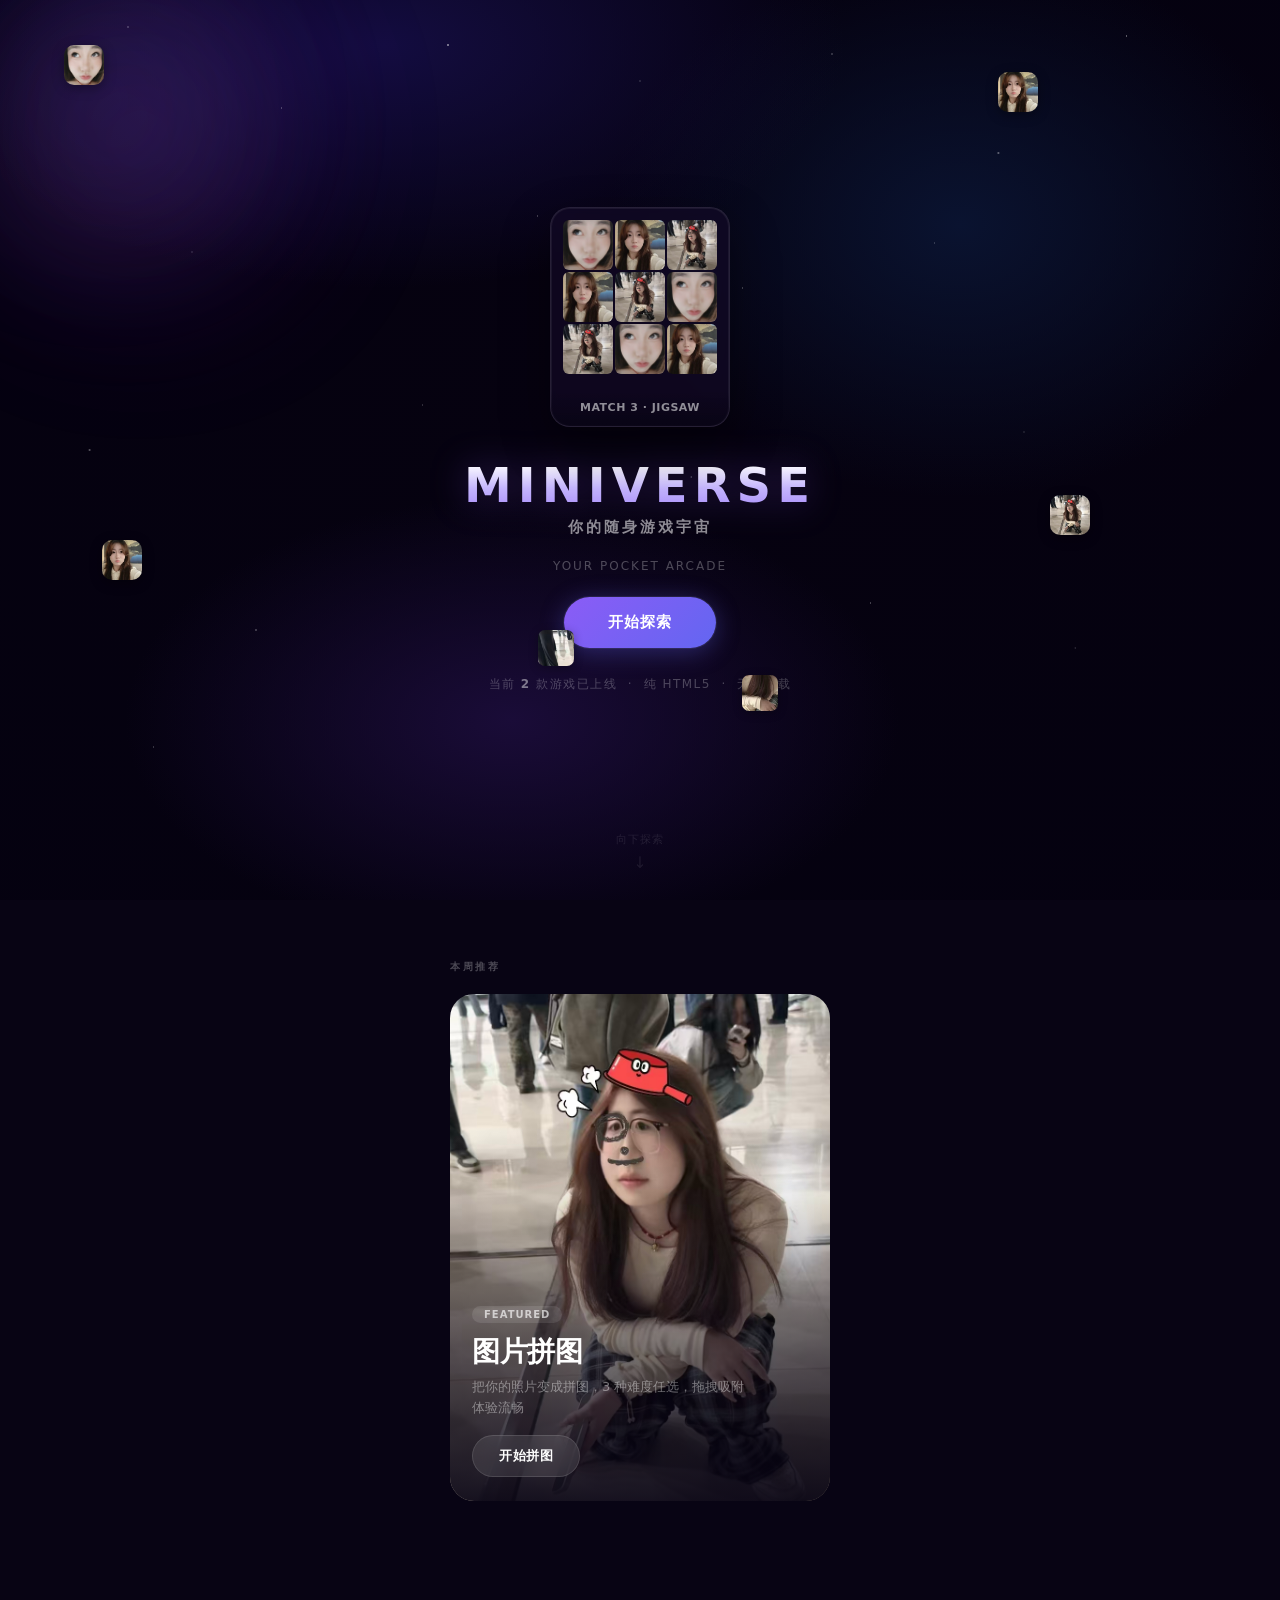
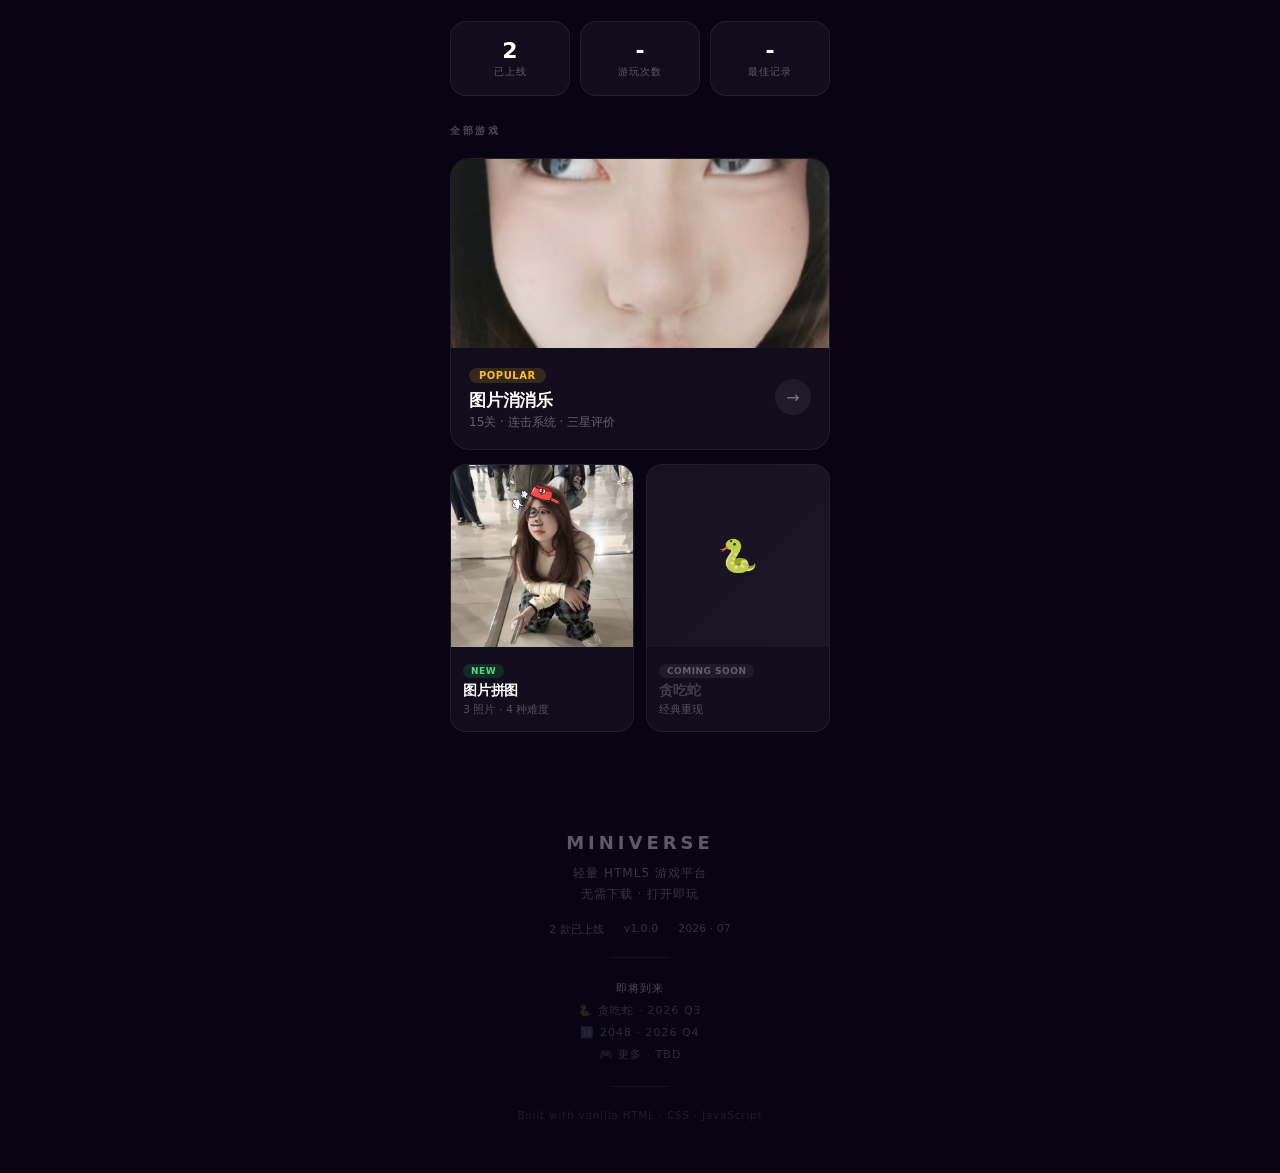
==== commit 23641655: "polish(homepage): hero focal card, poster-style featured, restrained animations, performance paralla" ====
--- a/index.html
+++ b/index.html
@@ -112,37 +112,76 @@
   text-align: center;
 }
 
-/* 浮动游戏元素 */
-.float-blocks { position:relative; width:100%; max-width:380px; height:120px; margin-bottom:20px; }
+/* Hero 中央焦点：游戏预览卡片 */
+.hero-object {
+  position: relative; z-index:3;
+  width: 180px; height: 220px;
+  margin: 0 auto 32px;
+  border-radius: 20px;
+  overflow: hidden;
+  background: rgba(20,10,40,.6);
+  border: 1px solid rgba(255,255,255,.1);
+  box-shadow: 0 20px 48px rgba(0,0,0,.4), 0 0 0 1px rgba(255,255,255,.06) inset;
+  animation: heroCardFloat 6s var(--ease-out) infinite;
+  backdrop-filter: blur(4px);
+  -webkit-backdrop-filter: blur(4px);
+}
+
+.hero-object .ho-grid {
+  display: grid; grid-template-columns: repeat(3,1fr);
+  gap:2px; padding:12px;
+  opacity:.9;
+}
+
+.hero-object .ho-cell {
+  aspect-ratio:1; border-radius:6px;
+  background-size:cover; background-position:center;
+}
+
+.hero-object .ho-label {
+  position: absolute; bottom:0; left:0; right:0;
+  padding: 10px 12px 12px;
+  background: linear-gradient(0deg, rgba(8,4,20,.85), transparent);
+  font-size: 11px; font-weight:700; letter-spacing:.5px;
+  color: rgba(255,255,255,.55); text-align:center;
+}
+
+@keyframes heroCardFloat {
+  0%,100%{ transform: translateY(0); }
+  50%{ transform: translateY(-8px); }
+}
+
+/* 环绕碎片 */
+.float-blocks { position:absolute; inset:0; pointer-events:none; z-index:2; }
 
 .floating-block {
   position: absolute;
-  width: 52px; height: 52px;
-  border-radius: 12px;
+  width: 40px; height: 40px;
+  border-radius: 10px;
   background-size: cover; background-position:center;
-  box-shadow: 0 4px 16px rgba(0,0,0,.35);
-  animation: blockFloat var(--dur) ease-in-out infinite;
+  box-shadow: 0 3px 12px rgba(0,0,0,.35);
+  animation: blockFloat var(--dur) var(--ease-out) infinite;
   animation-delay: var(--delay);
 }
 
 @keyframes blockFloat {
   0%,100%{ transform: translateY(0) rotate(var(--rot)); }
-  50%{ transform: translateY(-14px) rotate(calc(var(--rot) + 3deg)); }
+  50%{ transform: translateY(-8px) rotate(calc(var(--rot) + 2deg)); }
 }
 
 .floating-piece {
   position: absolute;
-  width: 44px; height: 44px;
-  border-radius: 8px;
-  background-size: 176px 176px;
-  box-shadow: 0 3px 12px rgba(0,0,0,.3);
-  animation: pieceFloat var(--dur) ease-in-out infinite;
+  width: 36px; height: 36px;
+  border-radius: 7px;
+  background-size: 144px 144px;
+  box-shadow: 0 2px 10px rgba(0,0,0,.3);
+  animation: pieceFloat var(--dur) var(--ease-out) infinite;
   animation-delay: var(--delay);
 }
 
 @keyframes pieceFloat {
   0%,100%{ transform: translateY(0) rotate(var(--rot)); }
-  50%{ transform: translateY(-10px) rotate(calc(var(--rot) - 4deg)); }
+  50%{ transform: translateY(-6px) rotate(calc(var(--rot) - 2deg)); }
 }
 
 /* 标题 */
@@ -195,14 +234,14 @@
 .scroll-hint {
   position: absolute; bottom: 28px; left:50%; transform:translateX(-50%);
   display: flex; flex-direction:column; align-items:center; gap:6px;
-  opacity: .5; animation: hintBounce 2s ease-in-out infinite;
-}
-.scroll-hint span { font-size: 11px; color: rgba(255,255,255,.3); letter-spacing:1px; }
-.scroll-hint .arrow { font-size: 16px; color: rgba(255,255,255,.25); }
-
-@keyframes hintBounce {
-  0%,100%{ transform:translateX(-50%) translateY(0); }
-  50%{ transform:translateX(-50%) translateY(-6px); }
+  opacity: .4;
+}
+.scroll-hint span { font-size: 11px; color: rgba(255,255,255,.25); letter-spacing:1px; }
+.scroll-hint .arrow { font-size: 16px; color: rgba(255,255,255,.2); animation: hintPulse 2.2s var(--ease-out) infinite; }
+
+@keyframes hintPulse {
+  0%,100%{ opacity:.3; transform:translateY(0); }
+  50%{ opacity:.7; transform:translateY(-4px); }
 }
 
 /* =============================================================
@@ -237,51 +276,58 @@
   cursor: pointer;
   text-decoration: none;
   display: block;
-}
+  transform: scale(.95);
+  transition: transform .8s var(--ease-out), opacity .8s var(--ease-out);
+}
+.featured-card.revealed { transform: scale(1); }
 
 .featured-card .fc-bg {
-  width:100%; aspect-ratio: 4/3; object-fit:cover; display:block;
-  transition: transform .5s var(--ease-out);
-}
-.featured-card:hover .fc-bg { transform: scale(1.04); }
+  width:100%; aspect-ratio: 3/4; object-fit:cover; display:block;
+  transition: transform .6s var(--ease-out);
+}
+.featured-card:hover .fc-bg { transform: scale(1.03); }
 
 .featured-card .fc-gradient {
   position: absolute; inset:0;
-  background: linear-gradient(0deg, rgba(8,4,20,.85) 0%, rgba(8,4,20,.15) 55%, rgba(8,4,20,.05) 100%);
+  background: linear-gradient(0deg,
+    rgba(8,4,20,.92) 0%,
+    rgba(8,4,20,.55) 30%,
+    rgba(8,4,20,.08) 60%,
+    rgba(8,4,20,0) 75%);
   pointer-events:none;
 }
 
 .featured-card .fc-content {
   position: absolute; bottom:0; left:0; right:0;
-  padding: 24px 20px 22px;
+  padding: 28px 22px 24px;
 }
 
 .featured-card .fc-tag {
   display: inline-block; padding: 3px 12px;
   border-radius:50px; font-size:10px; font-weight:700; letter-spacing:1px;
-  background: rgba(255,255,255,.12); color: rgba(255,255,255,.7);
-  margin-bottom: 8px;
+  background: rgba(255,255,255,.1); color: rgba(255,255,255,.65);
+  margin-bottom: 10px;
 }
 
 .featured-card .fc-title {
-  font-size: 24px; font-weight:900; color:#fff; letter-spacing:-.3px;
+  font-size: 28px; font-weight:900; color:#fff; letter-spacing:-.5px;
 }
 
 .featured-card .fc-desc {
-  font-size: 13px; color: rgba(255,255,255,.5); margin-top: 4px; line-height:1.5;
+  font-size: 13px; color: rgba(255,255,255,.42); margin-top: 6px; line-height:1.6; max-width:280px;
 }
 
 .featured-card .fc-btn {
-  display: inline-block; margin-top: 14px;
-  padding: 10px 24px; border-radius:50px;
+  display: inline-block; margin-top: 16px;
+  padding: 11px 26px; border-radius:50px;
   font-size: 13px; font-weight:700; color:#fff; letter-spacing:.5px;
-  background: rgba(255,255,255,.12);
+  background: rgba(255,255,255,.1);
   backdrop-filter: blur(10px);
   -webkit-backdrop-filter: blur(10px);
-  border: 1px solid rgba(255,255,255,.15);
-  transition: background .2s var(--ease-out);
-}
-.featured-card:hover .fc-btn { background: rgba(255,255,255,.2); }
+  border: 1px solid rgba(255,255,255,.12);
+  transition: background .25s var(--ease-out);
+}
+.featured-card:hover .fc-btn { background: rgba(255,255,255,.18); }
 
 /* =============================================================
    COLLECTION
@@ -381,9 +427,9 @@
 
 .sub-card .sc-cover-placeholder {
   aspect-ratio: 1;
-  background: rgba(255,255,255,.025);
+  background: linear-gradient(135deg, rgba(255,255,255,.02), rgba(255,255,255,.04));
   display: flex; align-items:center; justify-content:center;
-  font-size: 36px;
+  font-size: 32px;
 }
 
 .sub-card .sc-info { padding: 12px 12px 14px; }
@@ -474,6 +520,12 @@
 <section class="hero" id="hero">
   <div class="float-blocks" id="floatBlocks"></div>
 
+  <!-- 中央预览卡片 -->
+  <div class="hero-object" id="heroObject">
+    <div class="ho-grid" id="hoGrid"></div>
+    <div class="ho-label">MATCH 3 · JIGSAW</div>
+  </div>
+
   <div class="hero-brand">
     <div class="hero-logo">MINIVERSE</div>
     <div class="hero-slogan">你的随身游戏宇宙</div>
@@ -499,14 +551,14 @@
 <section class="section" id="featured">
   <div class="reveal">
     <div class="section-label">本周推荐</div>
-    <a class="featured-card" href="games/puzzle/index.html" data-transition>
+    <a class="featured-card" id="featuredCard" href="games/puzzle/index.html" data-transition>
       <img class="fc-bg" src="test3.jpg" alt="图片拼图" draggable="false">
       <div class="fc-gradient"></div>
       <div class="fc-content">
         <div class="fc-tag">FEATURED</div>
         <div class="fc-title">图片拼图</div>
-        <div class="fc-desc">把你的照片变成拼图 · 3 种难度 · 流畅拖拽吸附</div>
-        <span class="fc-btn">开始拼图 →</span>
+        <div class="fc-desc">把你的照片变成拼图，3 种难度任选，拖拽吸附体验流畅</div>
+        <span class="fc-btn">开始拼图</span>
       </div>
     </a>
   </div>
@@ -607,17 +659,30 @@
 </footer>
 
 <script>
-// ===== 浮动游戏元素生成 =====
+// ===== Hero 中央预览卡片 =====
+(function initHeroObject() {
+  const images = ['test1.jpg', 'test2.jpg', 'test3.jpg'];
+  const grid = document.getElementById('hoGrid');
+  // 3×3 微缩棋盘，模拟游戏预览
+  const types = [0,1,2, 1,2,0, 2,0,1]; // 固定排列，看起来像真实棋盘
+  types.forEach(t => {
+    const cell = document.createElement('div');
+    cell.className = 'ho-cell';
+    cell.style.backgroundImage = `url(${images[t]})`;
+    grid.appendChild(cell);
+  });
+})();
+
+// ===== 环绕碎片 =====
 (function initFloatingElements() {
   const container = document.getElementById('floatBlocks');
   const images = ['test1.jpg', 'test2.jpg', 'test3.jpg'];
 
-  // 消消乐方块 (type 0/1/2 对应不同照片)
   const blockConfigs = [
-    { x:8, y:10, rot:-4, dur:4.5, delay:0, img:0 },
-    { x:55, y:5, rot:3, dur:5.2, delay:.6, img:1 },
-    { x:75, y:40, rot:-6, dur:4.8, delay:1.2, img:2 },
-    { x:20, y:50, rot:5, dur:5.5, delay:.3, img:0 },
+    { x:5, y:5, rot:-3, dur:5.0, delay:0, img:0 },
+    { x:78, y:8, rot:4, dur:5.5, delay:.7, img:1 },
+    { x:82, y:55, rot:-5, dur:5.2, delay:1.4, img:2 },
+    { x:8, y:60, rot:3, dur:5.8, delay:.4, img:1 },
   ];
 
   blockConfigs.forEach(cfg => {
@@ -632,10 +697,9 @@
     container.appendChild(el);
   });
 
-  // 拼图碎片 (显示图片的一部分切片)
   const pieceConfigs = [
-    { x:40, y:68, rot:-5, dur:5.8, delay:.8, col:0, row:0 },
-    { x:65, y:72, rot:4, dur:4.9, delay:1.5, col:1, row:1 },
+    { x:42, y:70, rot:-4, dur:6.0, delay:1.0, col:0, row:0 },
+    { x:58, y:75, rot:3, dur:5.3, delay:1.8, col:1, row:1 },
   ];
 
   pieceConfigs.forEach(cfg => {
@@ -647,14 +711,15 @@
     el.style.setProperty('--dur', cfg.dur + 's');
     el.style.setProperty('--delay', cfg.delay + 's');
     el.style.backgroundImage = `url(${images[2]})`;
-    el.style.backgroundPosition = `-${cfg.col * 88}px -${cfg.row * 88}px`;
+    el.style.backgroundPosition = `-${cfg.col * 72}px -${cfg.row * 72}px`;
     container.appendChild(el);
   });
 })();
 
-// ===== 鼠标视差（桌面端） =====
+// ===== 鼠标视差（桌面端，使用 translate 避免重排） =====
 if (window.matchMedia('(hover: hover)').matches) {
   const hero = document.getElementById('hero');
+  const heroObj = document.getElementById('heroObject');
   const blocks = hero.querySelectorAll('.floating-block, .floating-piece');
 
   hero.addEventListener('mousemove', function(e) {
@@ -662,28 +727,50 @@
     const x = (e.clientX - rect.left) / rect.width - .5;
     const y = (e.clientY - rect.top) / rect.height - .5;
 
+    if (heroObj) {
+      heroObj.style.transform = `translate(${x * 6}px, ${y * 6}px)`;
+    }
+
     blocks.forEach((el, i) => {
-      const depth = (i % 3 + 1) * 5;
-      el.style.transform = el.style.transform.replace(/translate\([^)]+\)/, '')
-        || el.style.transform;
-      // 叠加微小位移到 CSS animation 之上
-      el.style.marginLeft = (x * depth) + 'px';
-      el.style.marginTop = (y * depth) + 'px';
+      const depth = (i % 3 + 1) * 4;
+      const curTransform = window.getComputedStyle(el).transform;
+      // 在 CSS animation 基础上叠加视差偏移
+      el.style.translate = `${x * depth}px ${y * depth}px`;
     });
   });
+
+  hero.addEventListener('mouseleave', () => {
+    if (heroObj) heroObj.style.transform = '';
+    blocks.forEach(el => { el.style.translate = ''; });
+  });
 }
 
 // ===== 滚动揭示 =====
-const observer = new IntersectionObserver((entries) => {
+const revealObserver = new IntersectionObserver((entries) => {
   entries.forEach(entry => {
     if (entry.isIntersecting) {
       entry.target.classList.add('visible');
-      observer.unobserve(entry.target);
+      revealObserver.unobserve(entry.target);
     }
   });
-}, { threshold: 0.18, rootMargin: '0px 0px -30px 0px' });
-
-document.querySelectorAll('.reveal').forEach(el => observer.observe(el));
+}, { threshold: 0.15, rootMargin: '0px 0px -40px 0px' });
+
+document.querySelectorAll('.reveal').forEach(el => revealObserver.observe(el));
+
+// Featured 特殊揭示：scale 动画 + 延迟
+const featuredObserver = new IntersectionObserver((entries) => {
+  entries.forEach(entry => {
+    if (entry.isIntersecting) {
+      setTimeout(() => {
+        entry.target.classList.add('revealed');
+      }, 200);
+      featuredObserver.unobserve(entry.target);
+    }
+  });
+}, { threshold: 0.25 });
+
+const featuredCard = document.getElementById('featuredCard');
+if (featuredCard) featuredObserver.observe(featuredCard);
 
 // ===== Stats 数据聚合 =====
 (function loadStats() {
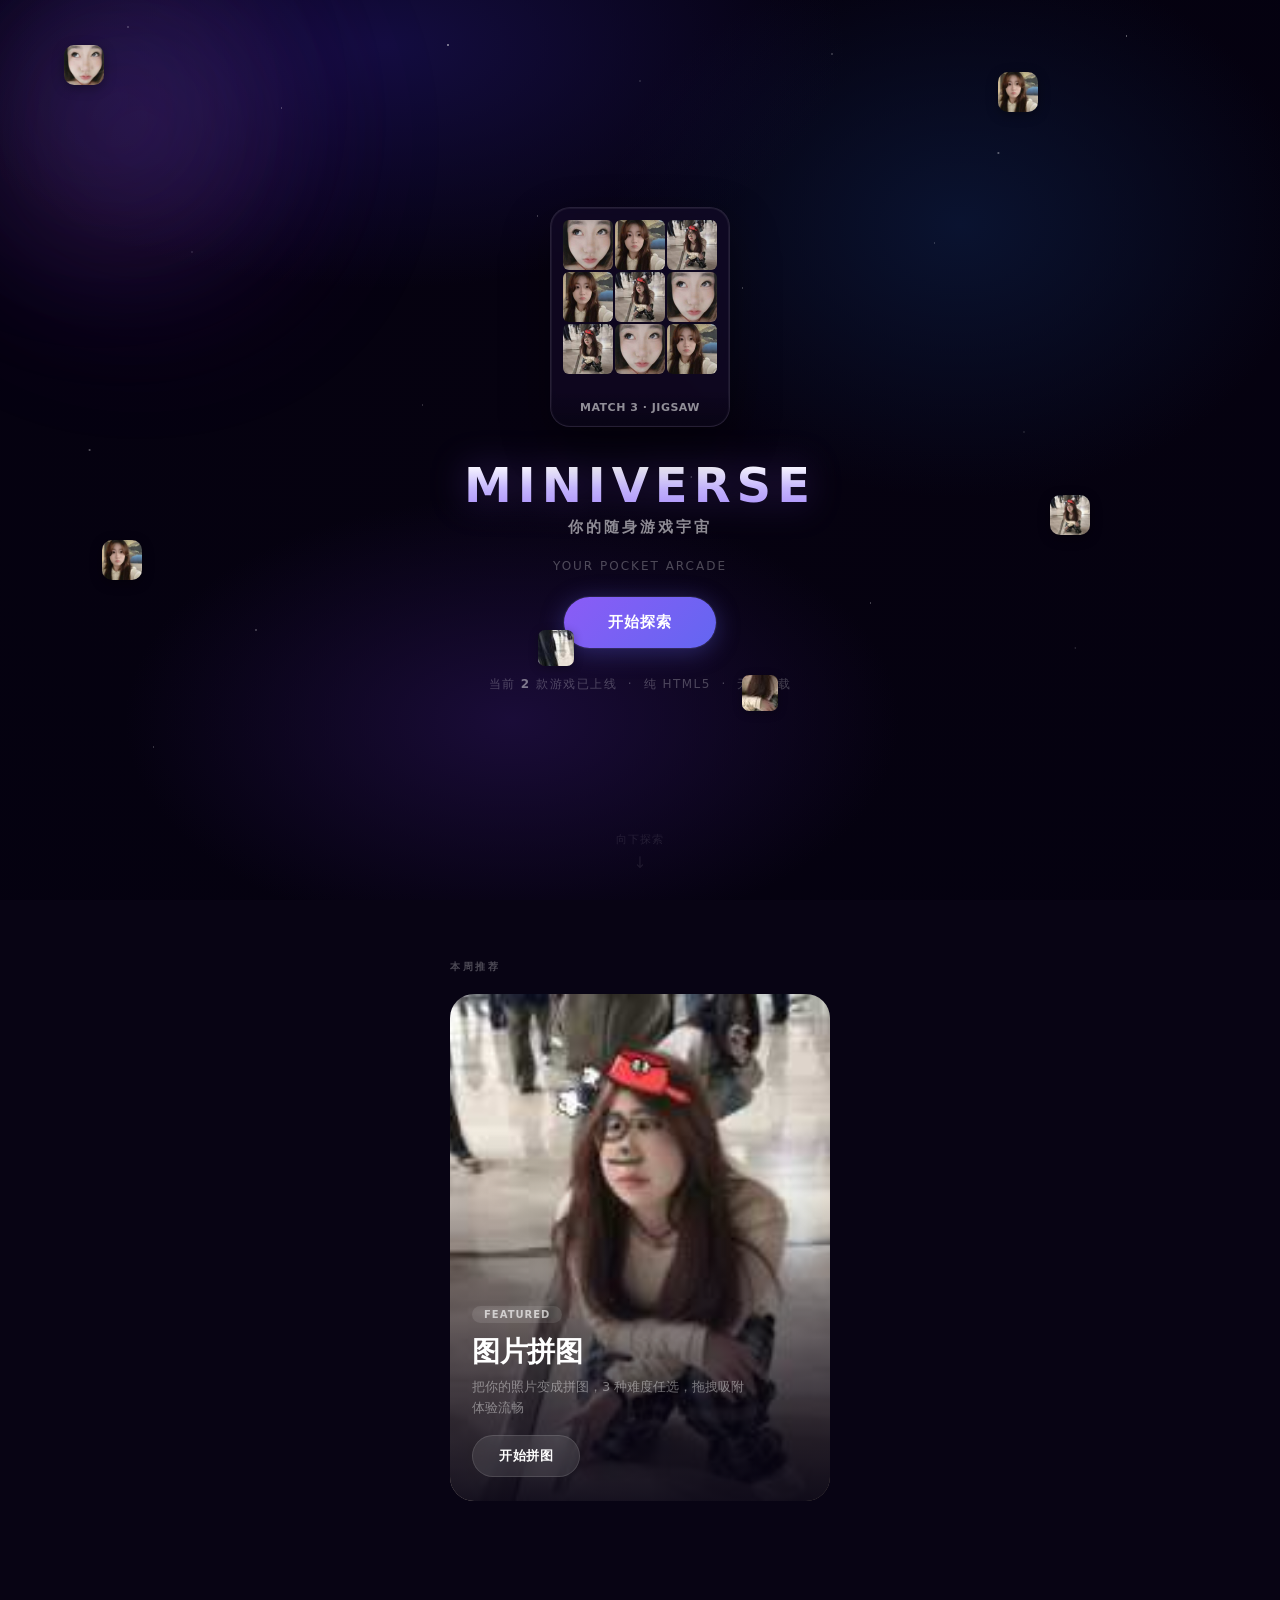
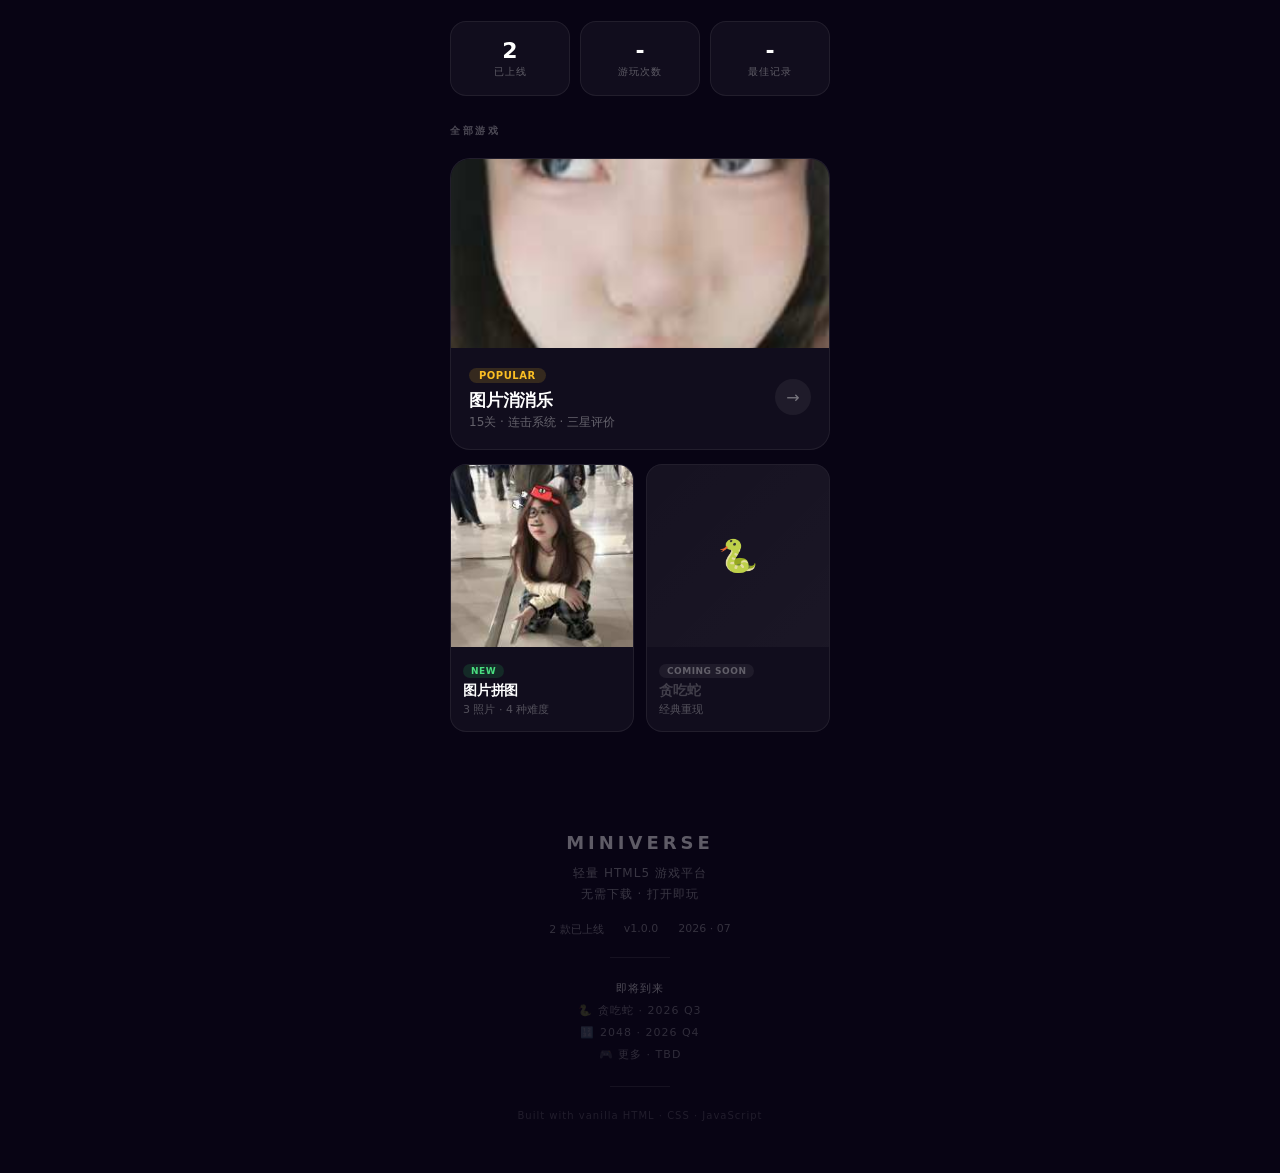
==== commit 8acc237c: "perf: preload images + Canvas thumbnails in lobby, reduce first-load payload from ~1MB to ~20KB" ====
--- a/index.html
+++ b/index.html
@@ -4,6 +4,9 @@
 <meta charset="UTF-8">
 <meta name="viewport" content="width=device-width, initial-scale=1.0, user-scalable=no, viewport-fit=cover">
 <title>MiniVerse - 你的随身游戏宇宙</title>
+<link rel="preload" as="image" href="test1.jpg">
+<link rel="preload" as="image" href="test2.jpg">
+<link rel="preload" as="image" href="test3.jpg">
 <style>
 /* ================================================================
    MINIVERSE — Design System
@@ -659,24 +662,44 @@
 </footer>
 
 <script>
+// ===== 图片缩略图：用 Canvas 压到 200px，大厅加载快 10 倍 =====
+const IMG_FILES = ['test1.jpg', 'test2.jpg', 'test3.jpg'];
+let THUMBS = {};
+
+async function initThumbnails() {
+  await Promise.all(IMG_FILES.map(src => new Promise(resolve => {
+    const img = new Image();
+    img.onload = () => {
+      const c = document.createElement('canvas');
+      c.width = 200; c.height = 200;
+      c.getContext('2d').drawImage(img, 0, 0, 200, 200);
+      c.toBlob(blob => {
+        THUMBS[src] = URL.createObjectURL(blob);
+        resolve();
+      }, 'image/jpeg', 0.55);
+    };
+    img.onerror = () => { THUMBS[src] = src; resolve(); };
+    img.src = src;
+  })));
+}
+
+function thumb(imgName) { return THUMBS[imgName] || imgName; }
+
 // ===== Hero 中央预览卡片 =====
-(function initHeroObject() {
-  const images = ['test1.jpg', 'test2.jpg', 'test3.jpg'];
+function initHeroObject() {
   const grid = document.getElementById('hoGrid');
-  // 3×3 微缩棋盘，模拟游戏预览
-  const types = [0,1,2, 1,2,0, 2,0,1]; // 固定排列，看起来像真实棋盘
+  const types = [0,1,2, 1,2,0, 2,0,1];
   types.forEach(t => {
     const cell = document.createElement('div');
     cell.className = 'ho-cell';
-    cell.style.backgroundImage = `url(${images[t]})`;
+    cell.style.backgroundImage = `url(${thumb(IMG_FILES[t])})`;
     grid.appendChild(cell);
   });
-})();
+}
 
 // ===== 环绕碎片 =====
-(function initFloatingElements() {
+function initFloatingElements() {
   const container = document.getElementById('floatBlocks');
-  const images = ['test1.jpg', 'test2.jpg', 'test3.jpg'];
 
   const blockConfigs = [
     { x:5, y:5, rot:-3, dur:5.0, delay:0, img:0 },
@@ -693,7 +716,7 @@
     el.style.setProperty('--rot', cfg.rot + 'deg');
     el.style.setProperty('--dur', cfg.dur + 's');
     el.style.setProperty('--delay', cfg.delay + 's');
-    el.style.backgroundImage = `url(${images[cfg.img]})`;
+    el.style.backgroundImage = `url(${thumb(IMG_FILES[cfg.img])})`;
     container.appendChild(el);
   });
 
@@ -710,9 +733,20 @@
     el.style.setProperty('--rot', cfg.rot + 'deg');
     el.style.setProperty('--dur', cfg.dur + 's');
     el.style.setProperty('--delay', cfg.delay + 's');
-    el.style.backgroundImage = `url(${images[2]})`;
+    el.style.backgroundImage = `url(${thumb(IMG_FILES[2])})`;
     el.style.backgroundPosition = `-${cfg.col * 72}px -${cfg.row * 72}px`;
     container.appendChild(el);
+  });
+}
+
+// 缩略图就绪后渲染 Hero 元素 + 替换所有大图
+(async function boot() {
+  await initThumbnails();
+  initHeroObject();
+  initFloatingElements();
+  document.querySelectorAll('img').forEach(el => {
+    const orig = el.getAttribute('src');
+    if (THUMBS[orig]) el.src = THUMBS[orig];
   });
 })();
 
@@ -733,8 +767,6 @@
 
     blocks.forEach((el, i) => {
       const depth = (i % 3 + 1) * 4;
-      const curTransform = window.getComputedStyle(el).transform;
-      // 在 CSS animation 基础上叠加视差偏移
       el.style.translate = `${x * depth}px ${y * depth}px`;
     });
   });
@@ -774,33 +806,20 @@
 
 // ===== Stats 数据聚合 =====
 (function loadStats() {
-  const gamesOnline = 2;
-  document.getElementById('statGames').textContent = gamesOnline;
-
-  // 聚合游玩次数
-  let totalPlays = 0;
+  document.getElementById('statGames').textContent = '2';
+
+  let totalPlays = 0, bestStar = 0;
   for (let i = 0; i < localStorage.length; i++) {
     const key = localStorage.key(i);
-    if (key.startsWith('match3_') || key.startsWith('puzzle_')) {
-      try {
-        const data = JSON.parse(localStorage.getItem(key));
-        if (data && data.time) totalPlays++; // 有完成记录就算一次游玩
-      } catch(e) {}
-    }
+    if (!key.startsWith('match3_') && !key.startsWith('puzzle_')) continue;
+    try {
+      const data = JSON.parse(localStorage.getItem(key));
+      if (!data) continue;
+      if (data.time) totalPlays++;
+      if (data.stars > bestStar) bestStar = data.stars;
+    } catch(e) { /* skip corrupt entries */ }
   }
   document.getElementById('statPlays').textContent = totalPlays || '-';
-
-  // 找最高星级
-  let bestStar = 0;
-  for (let i = 0; i < localStorage.length; i++) {
-    const key = localStorage.key(i);
-    if (key.startsWith('match3_') || key.startsWith('puzzle_')) {
-      try {
-        const data = JSON.parse(localStorage.getItem(key));
-        if (data && data.stars && data.stars > bestStar) bestStar = data.stars;
-      } catch(e) {}
-    }
-  }
   document.getElementById('statBest').textContent = bestStar ? '★'.repeat(bestStar) : '-';
 })();
 
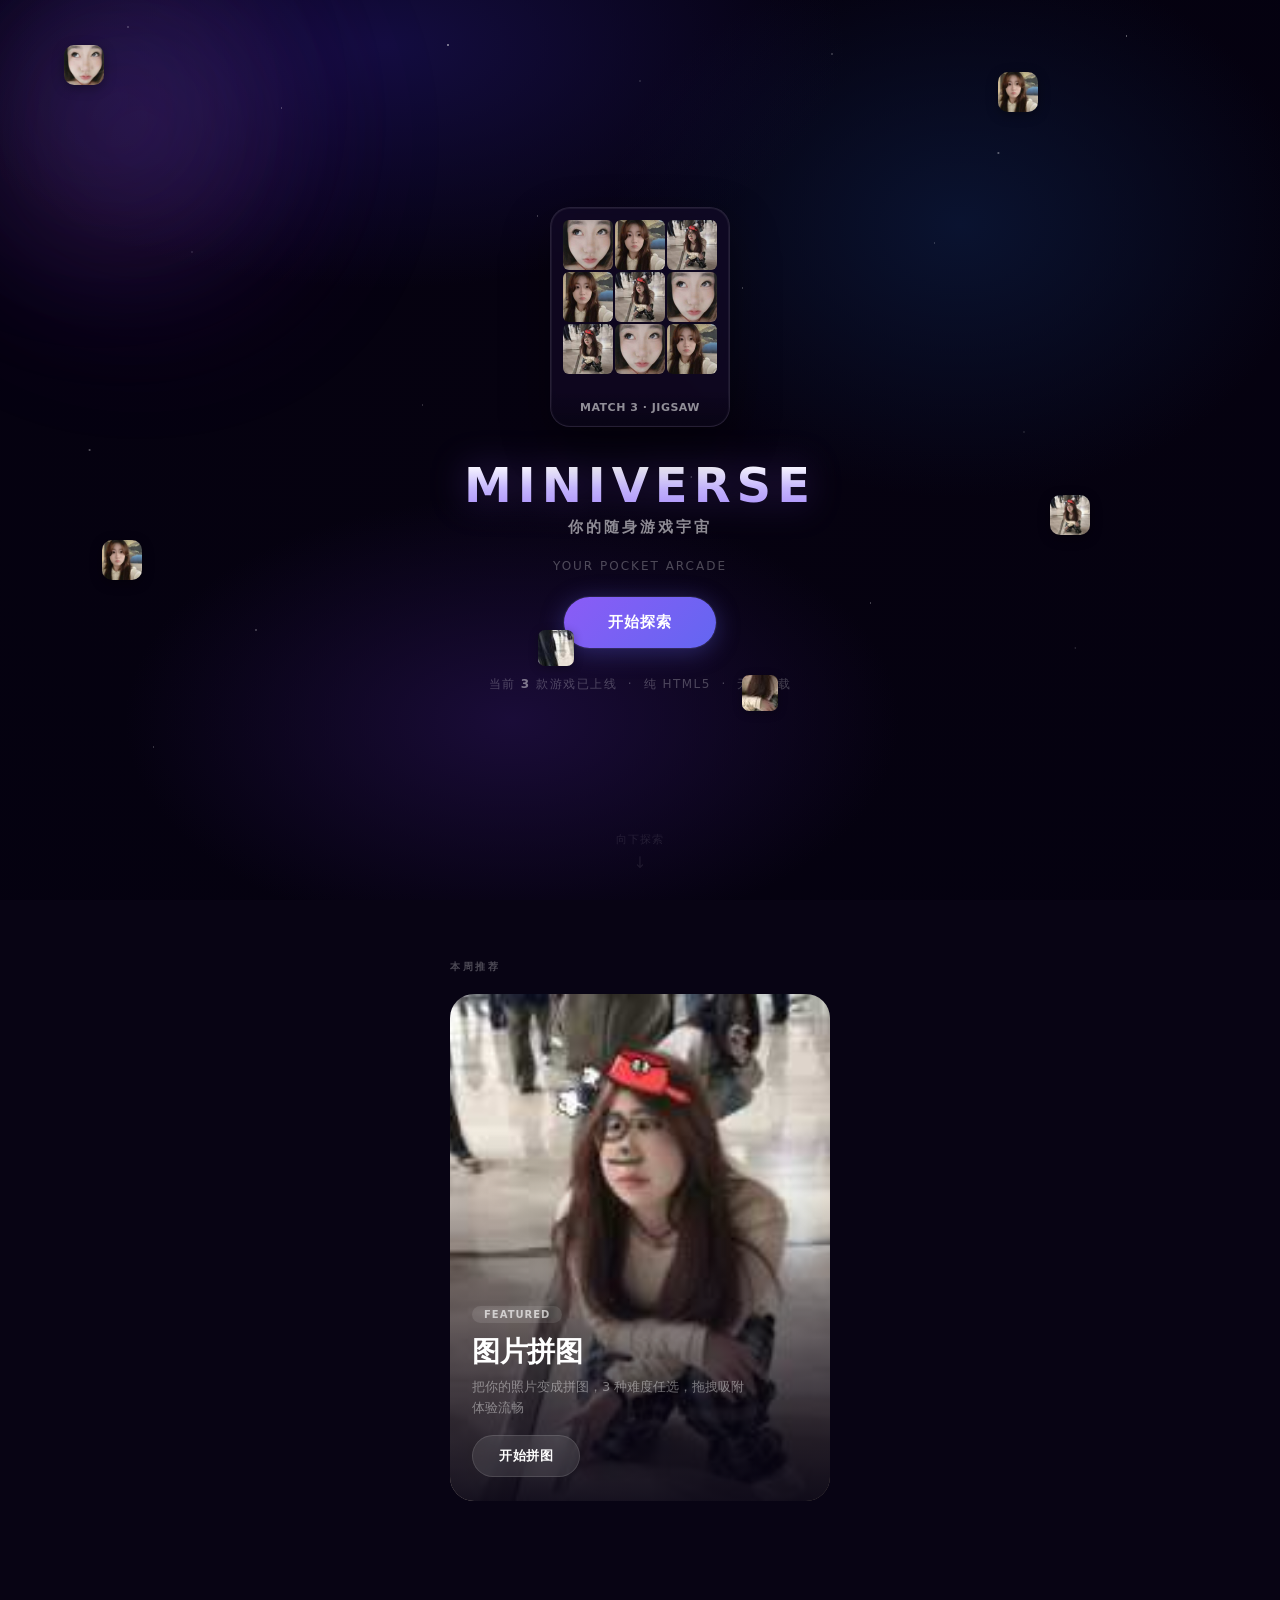
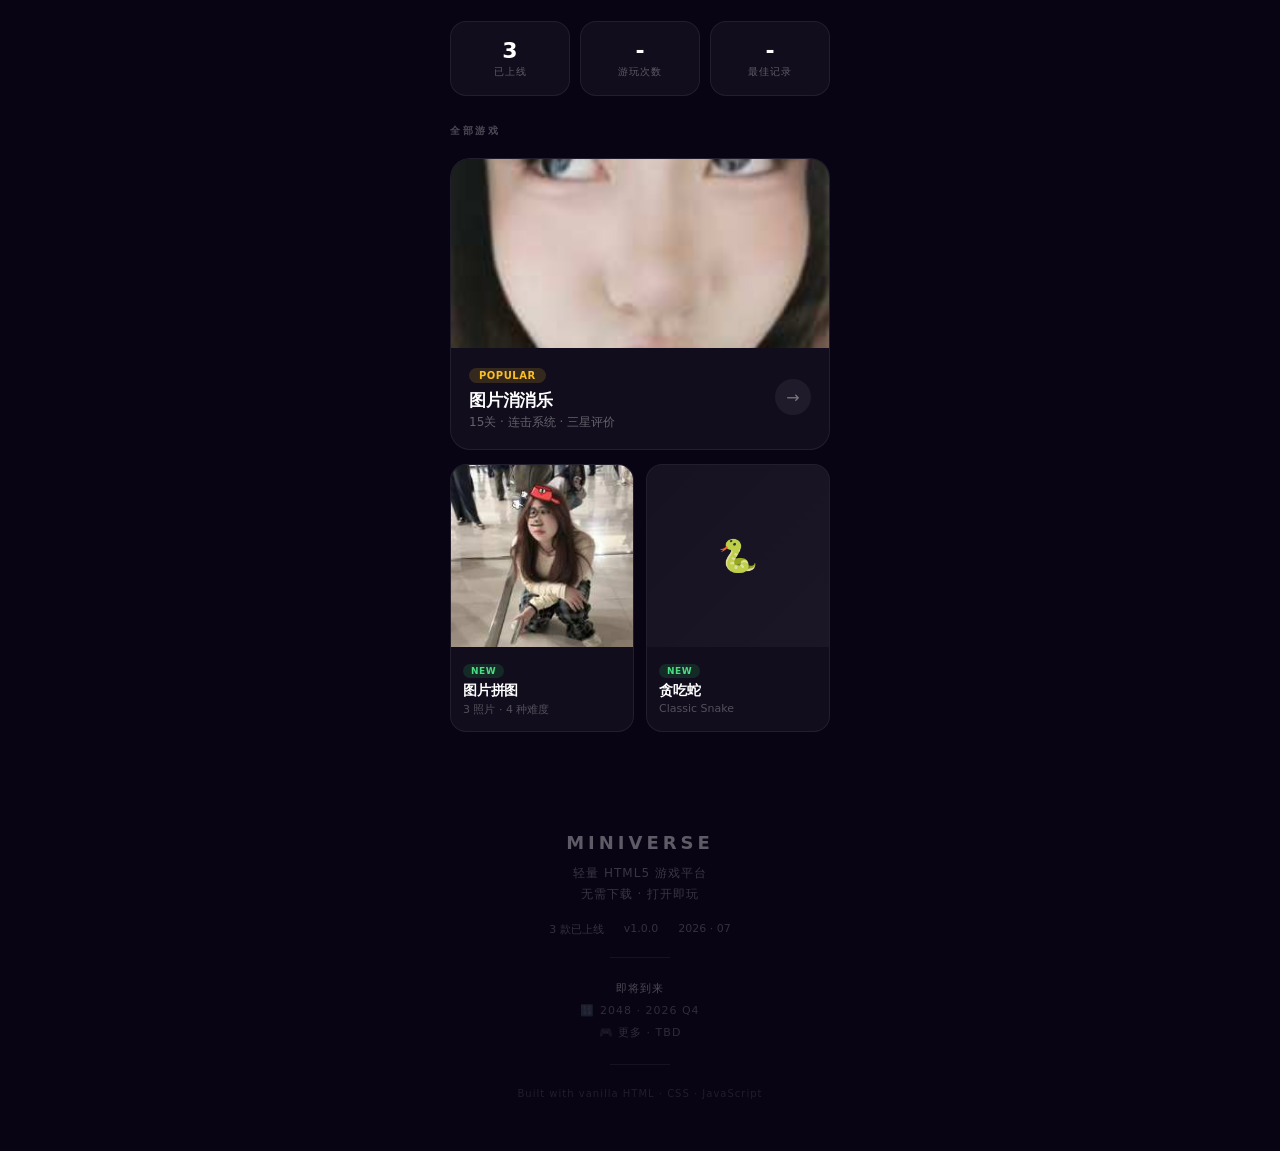
==== commit c0bf68bb: "feat(snake): add Snake game with interpolated rendering, state machine, combo system, particle effec" ====
--- a/index.html
+++ b/index.html
@@ -539,7 +539,7 @@
   <a href="#featured" class="hero-cta">开始探索</a>
 
   <div class="hero-stat">
-    当前 <strong>2</strong> 款游戏已上线 &nbsp;·&nbsp; 纯 HTML5 &nbsp;·&nbsp; 无需下载
+    当前 <strong>3</strong> 款游戏已上线 &nbsp;·&nbsp; 纯 HTML5 &nbsp;·&nbsp; 无需下载
   </div>
 
   <div class="scroll-hint">
@@ -591,7 +591,7 @@
     <div class="section-label">全部游戏</div>
 
     <!-- 主卡片：消消乐 -->
-    <a class="main-card" href="match3.html" data-transition>
+    <a class="main-card" href="games/match3/index.html" data-transition>
       <div class="mc-cover">
         <img src="test1.jpg" alt="图片消消乐" draggable="false">
       </div>
@@ -616,14 +616,14 @@
         </div>
       </a>
 
-      <div class="sub-card placeholder">
+      <a class="sub-card" href="games/snake/index.html" data-transition>
         <div class="sc-cover-placeholder">🐍</div>
         <div class="sc-info">
-          <div class="sc-tag coming">COMING SOON</div>
+          <div class="sc-tag new">NEW</div>
           <div class="sc-title">贪吃蛇</div>
-          <div class="sc-desc">经典重现</div>
+          <div class="sc-desc">Classic Snake</div>
         </div>
-      </div>
+      </a>
     </div>
   </div>
 </section>
@@ -639,7 +639,7 @@
     </div>
 
     <div class="footer-meta">
-      <span>2 款已上线</span>
+      <span>3 款已上线</span>
       <span>v1.0.0</span>
       <span>2026 · 07</span>
     </div>
@@ -648,7 +648,6 @@
 
     <div class="footer-roadmap">
       <span>即将到来</span><br>
-      🐍 贪吃蛇 · 2026 Q3<br>
       🔢 2048 · 2026 Q4<br>
       🎮 更多 · TBD
     </div>
@@ -806,12 +805,12 @@
 
 // ===== Stats 数据聚合 =====
 (function loadStats() {
-  document.getElementById('statGames').textContent = '2';
+  document.getElementById('statGames').textContent = '3';
 
   let totalPlays = 0, bestStar = 0;
   for (let i = 0; i < localStorage.length; i++) {
     const key = localStorage.key(i);
-    if (!key.startsWith('match3_') && !key.startsWith('puzzle_')) continue;
+    if (!key.startsWith('match3_') && !key.startsWith('puzzle_') && !key.startsWith('snake_')) continue;
     try {
       const data = JSON.parse(localStorage.getItem(key));
       if (!data) continue;
